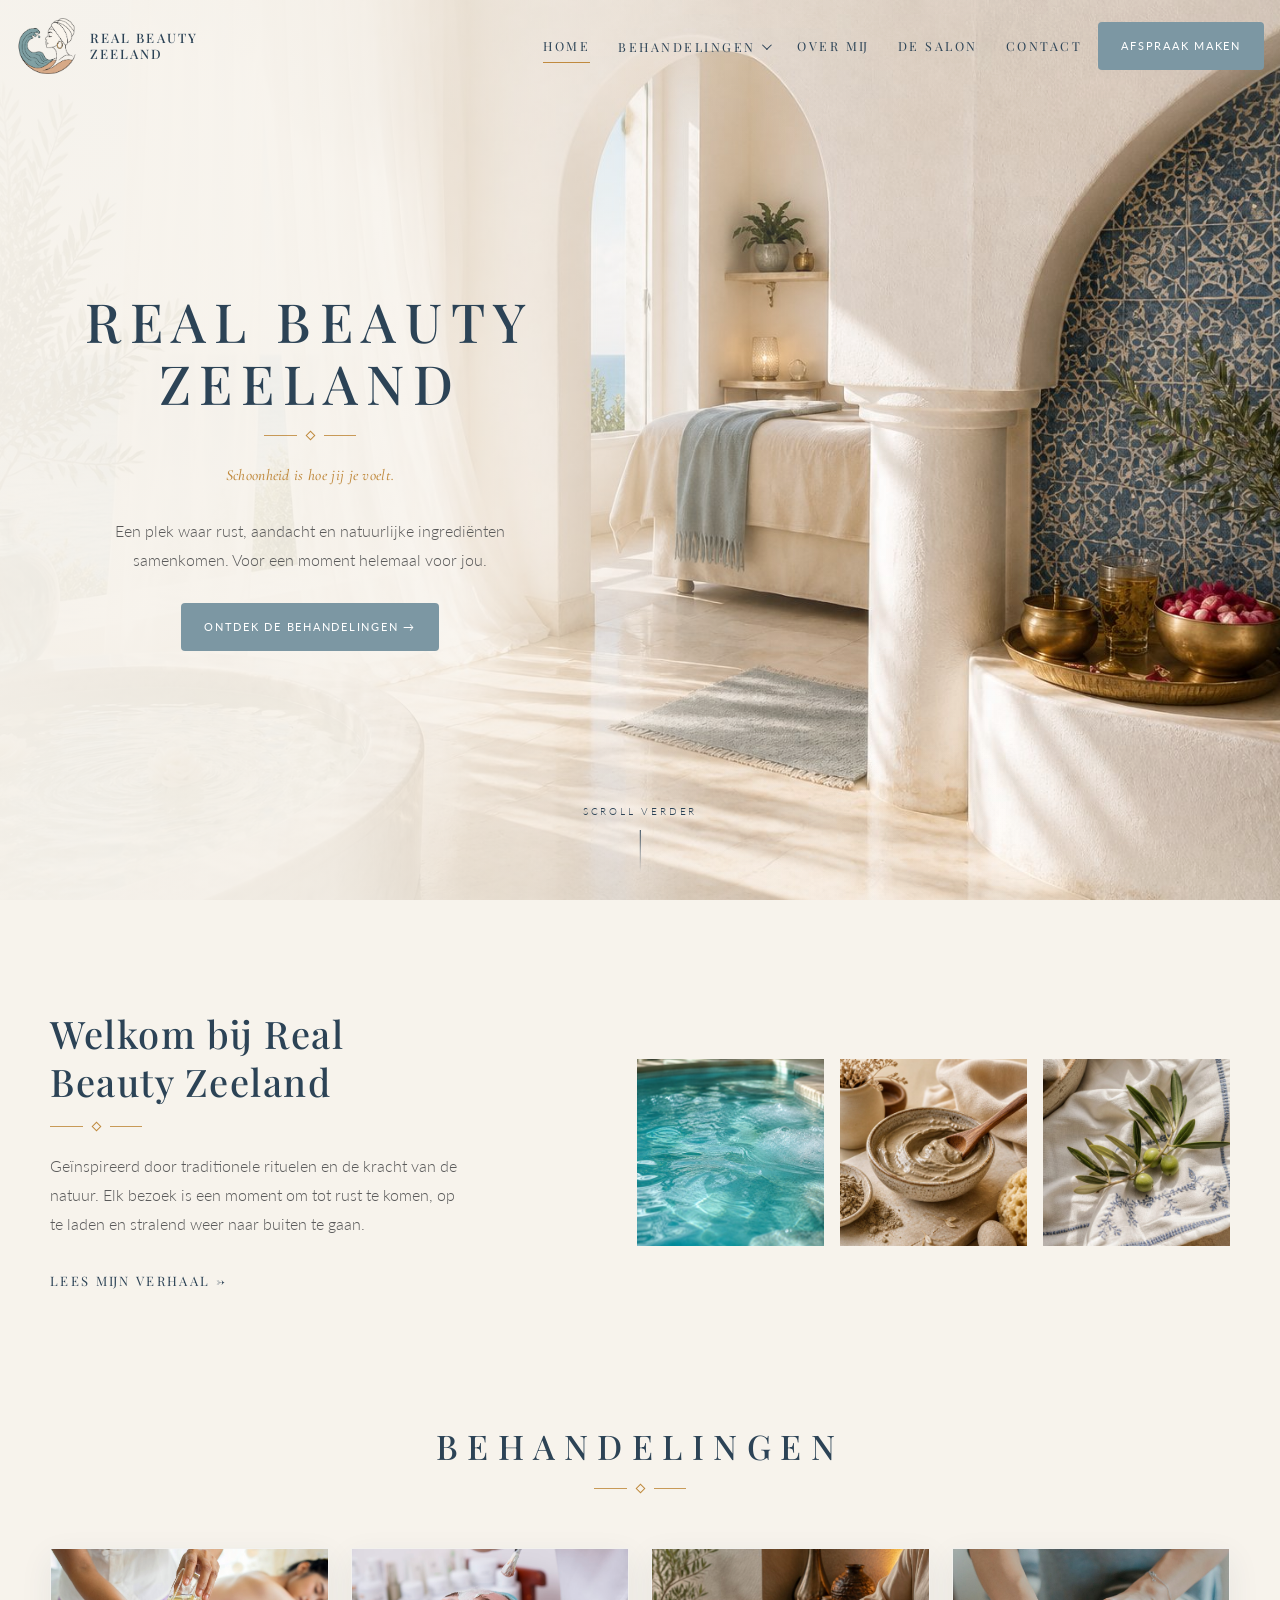
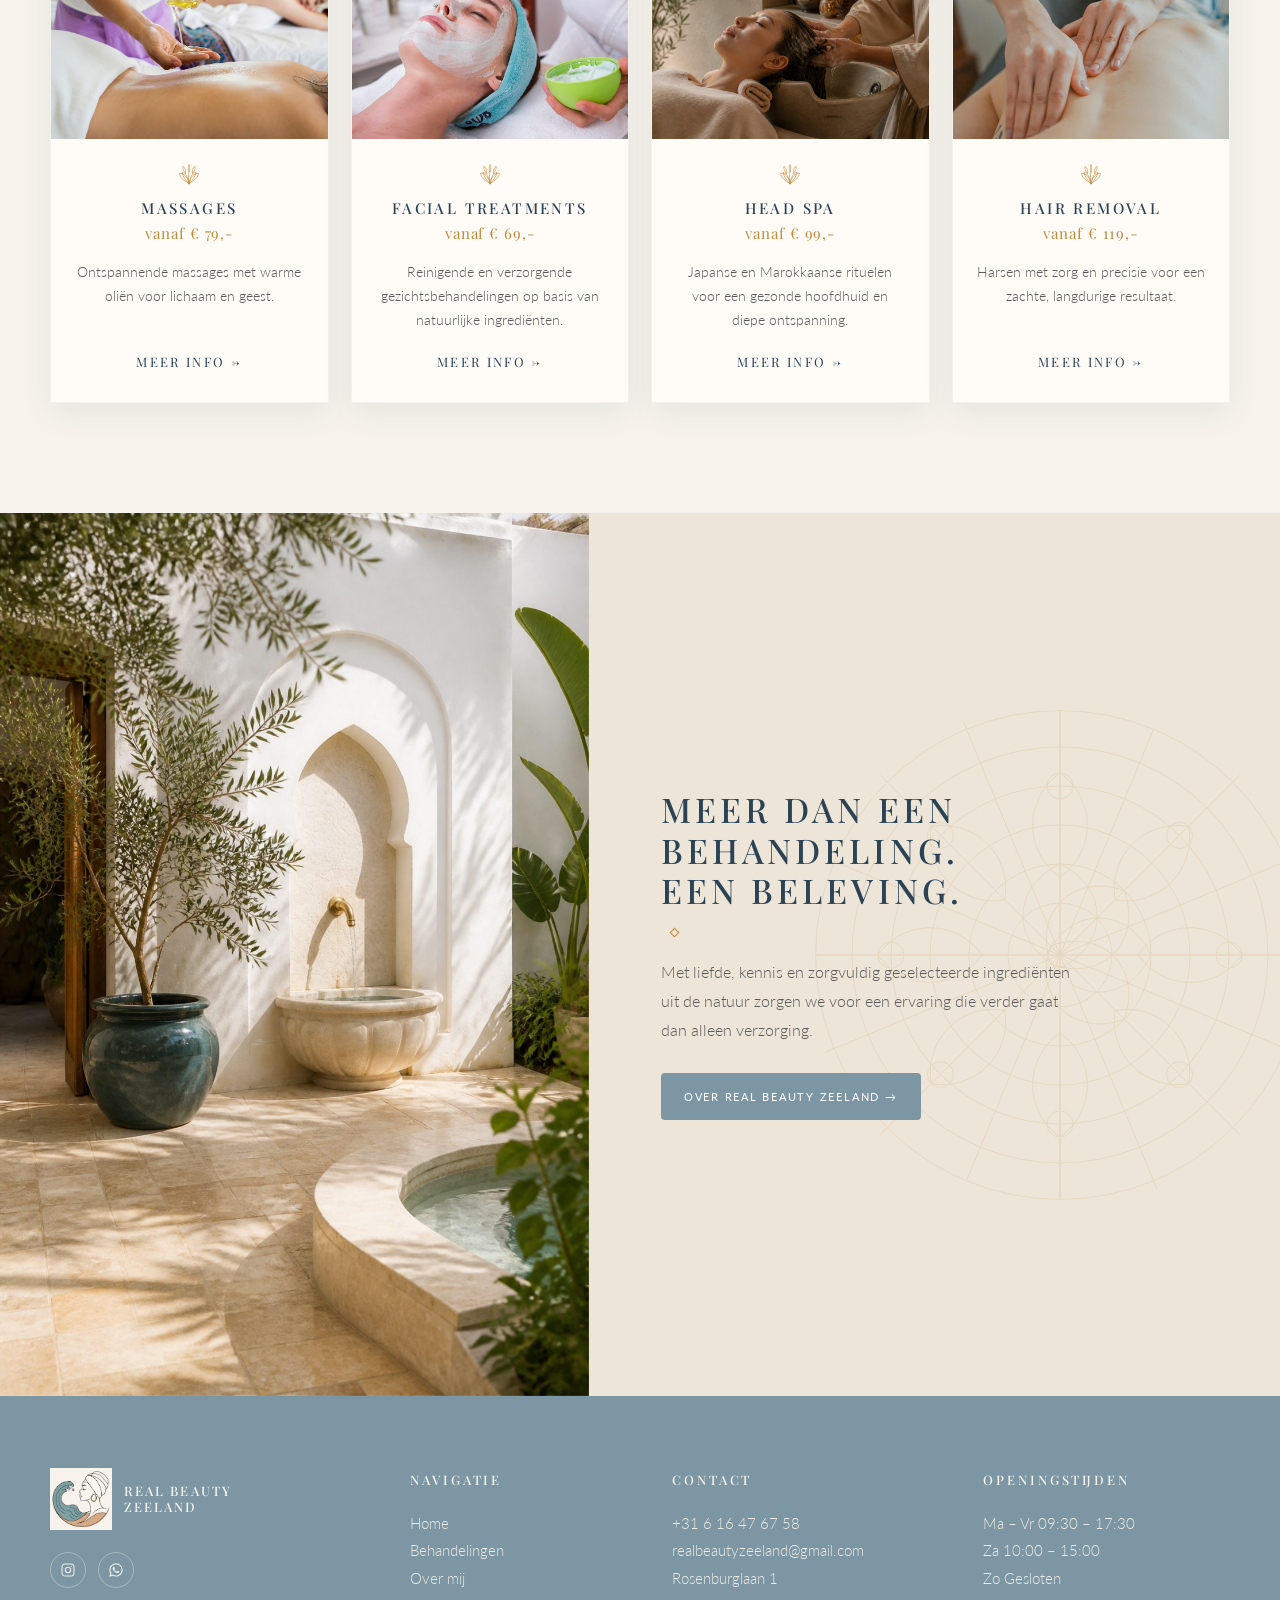
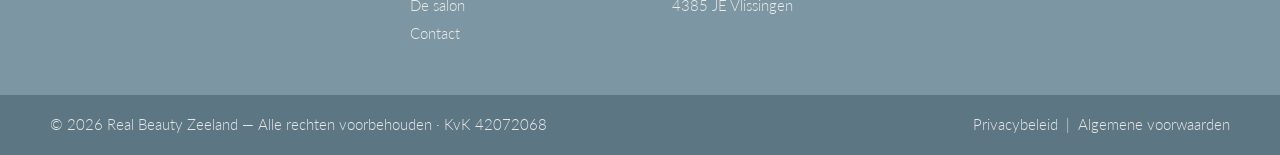
==== index.html @ 0b1ba938 "Initial commit: Real Beauty Zeeland website. Luxury salon site with treatments, prices, contact form" ====
<!DOCTYPE html>
<html lang="nl">
<head>
  <meta charset="UTF-8">
    <meta name="theme-color" content="#F7F3EC">
  <meta name="robots" content="index, follow">
  <meta name="viewport" content="width=device-width, initial-scale=1, viewport-fit=cover">
  <title>Real Beauty Zeeland | Schoonheidssalon Vlissingen</title>
  <meta name="description" content="Schoonheidssalon in Vlissingen, Zeeland. Massages, gezichtsbehandelingen, head spa en harsen in een luxe, rustgevende sfeer. Schoonheid is hoe jij je voelt.">
  <meta name="keywords" content="schoonheidssalon Vlissingen, beautysalon Zeeland, massage Vlissingen, gezichtsbehandeling Zeeland, head spa, harsen Vlissingen">
  <link rel="canonical" href="https://realbeautyzeeland.nl/">
  <meta property="og:title" content="Real Beauty Zeeland | Schoonheidssalon Vlissingen">
  <meta property="og:description" content="Een plek waar rust, aandacht en natuurlijke ingrediënten samenkomen. Beautysalon in Vlissingen, Zeeland.">
  <meta property="og:type" content="website">
  <meta property="og:site_name" content="Real Beauty Zeeland">
  <meta name="twitter:card" content="summary_large_image">
  <meta property="og:locale" content="nl_NL">
  <meta property="og:image" content="https://realbeautyzeeland.nl/images/hero.jpg">
  <link rel="icon" href="images/logo.png" type="image/png">
  <link rel="apple-touch-icon" href="images/logo.png">
  <link rel="preconnect" href="https://fonts.googleapis.com">
  <link rel="preconnect" href="https://fonts.gstatic.com" crossorigin>
  <link href="https://fonts.googleapis.com/css2?family=Cormorant+Garamond:ital,wght@0,500;0,600;1,500;1,600&family=Lato:wght@300;400&family=Playfair+Display:ital,wght@0,400;0,500;0,600;1,400&display=swap" rel="stylesheet">
  <link rel="stylesheet" href="css/style.css">
  <link rel="preload" as="image" href="images/hero.jpg">
  <script type="application/ld+json">
  {
    "@context": "https://schema.org",
    "@type": "BeautySalon",
    "name": "Real Beauty Zeeland",
    "description": "Luxe schoonheidssalon in Vlissingen, Zeeland. Massages, gezichtsbehandelingen, head spa en harsen.",
    "url": "https://realbeautyzeeland.nl/",
    "telephone": "+31616476758",
    "email": "realbeautyzeeland@gmail.com",
    "image": "https://realbeautyzeeland.nl/images/hero.jpg",
    "priceRange": "€€",
    "founder": {
      "@type": "Person",
      "name": "Yamina"
    },
    "sameAs": [
      "https://wa.me/31616476758"
    ],
    "address": {
      "@type": "PostalAddress",
      "streetAddress": "Rosenburglaan 1",
      "postalCode": "4385 JE",
      "addressLocality": "Vlissingen",
      "addressRegion": "Zeeland",
      "addressCountry": "NL"
    },
    "geo": { "@type": "GeoCoordinates", "latitude": 51.4558, "longitude": 3.585 },
    "openingHoursSpecification": [
      { "@type": "OpeningHoursSpecification", "dayOfWeek": ["Monday","Tuesday","Wednesday","Thursday","Friday"], "opens": "09:30", "closes": "17:30" },
      { "@type": "OpeningHoursSpecification", "dayOfWeek": "Saturday", "opens": "10:00", "closes": "15:00" }
    ]
  }
  </script>
</head>
<body>
  <a class="skip-link" href="#main">Ga naar inhoud</a>

  <header class="site-header">
    <div class="header-inner">
      <a class="logo" href="index.html" aria-label="Real Beauty Zeeland home">
        <img src="images/logo.png" alt="Logo Real Beauty Zeeland" width="58" height="58">
        <span class="logo-text">REAL BEAUTY<br>ZEELAND</span>
      </a>
      <nav class="nav" aria-label="Hoofdnavigatie">
        <a class="active" href="index.html">Home</a>
        <div class="nav-drop">
          <button type="button" aria-expanded="false" aria-haspopup="true">Behandelingen <i class="chevron" aria-hidden="true"></i></button>
          <div class="dropdown">
            <a href="behandelingen.html">Overzicht</a>
            <a href="behandelingen/massages.html">Massages</a>
            <a href="behandelingen/facial-treatments.html">Facial Treatments</a>
            <a href="behandelingen/head-spa.html">Head Spa</a>
            <a href="behandelingen/hair-removal.html">Hair Removal</a>
          </div>
        </div>
        <a href="over-mij.html">Over mij</a>
        <a href="de-salon.html">De salon</a>
        <a href="contact.html">Contact</a>
              <a class="btn nav-cta" href="contact.html">Afspraak maken</a>
      </nav>
      <a class="btn header-cta" href="contact.html">Afspraak maken</a>
      <button class="menu-toggle" type="button" aria-label="Menu openen" aria-expanded="false">
        <span></span><span></span><span></span>
      </button>
    </div>
  </header>

  <main id="main">
    <section class="hero">
      <div class="hero-media">
        <img src="images/hero.jpg" alt="Luxe spa-suite met witte bogen, blauw Marokkaans tegelwerk, whirlpool met bloemblaadjes en zeezicht" width="1536" height="1024" fetchpriority="high">
      </div>
      <div class="hero-content reveal">
        <h1>REAL BEAUTY<br>ZEELAND</h1>
        <div class="ornament" aria-hidden="true"><span></span><i></i><span></span></div>
        <p class="hero-tagline">Schoonheid is hoe jij je voelt.</p>
        <p>Een plek waar rust, aandacht en natuurlijke ingrediënten samenkomen. Voor een moment helemaal voor jou.</p>
        <a class="btn" href="behandelingen.html">Ontdek de behandelingen →</a>
      </div>
      <div class="scroll-hint" aria-hidden="true">Scroll verder<span class="line"></span></div>
    </section>

    <section class="welcome">
      <div class="container welcome-grid">
        <div class="reveal">
          <h2>Welkom bij Real Beauty Zeeland</h2>
          <div class="ornament left" aria-hidden="true"><span></span><i></i><span></span></div>
          <p>Geïnspireerd door traditionele rituelen en de kracht van de natuur. Elk bezoek is een moment om tot rust te komen, op te laden en stralend weer naar buiten te gaan.</p>
          <a class="text-link" href="over-mij.html">Lees mijn verhaal →</a>
        </div>
        <div class="welcome-photos">
          <figure class="reveal d1"><img src="images/welcome-water.jpg" alt="Rimpelend water in een rustgevend spa-bad" width="900" height="900"></figure>
          <figure class="reveal d2"><img src="images/welcome-mask.jpg" alt="Natuurlijke kleimasker in een kommetje met houten lepel" width="900" height="900"></figure>
          <figure class="reveal d3"><img src="images/welcome-olive.jpg" alt="Olijftakje op geborduurd linnen" width="900" height="900"></figure>
        </div>
      </div>
    </section>

    <section class="treatments" id="behandelingen">
      <div class="container">
        <div class="section-head reveal">
          <h2>BEHANDELINGEN</h2>
          <div class="ornament" aria-hidden="true"><span></span><i></i><span></span></div>
        </div>
        <div class="cards">
          <article class="card reveal">
            <div class="card-media"><img src="images/massage.jpg" alt="Ontspannende rugmassage met warme oliën" width="1000" height="688"></div>
            <div class="card-body">
              <img class="card-icon" src="images/lotus.svg" alt="" width="28" height="28">
              <h3>MASSAGES</h3>
              <p class="card-price">vanaf € 79,-</p>
              <p>Ontspannende massages met warme oliën voor lichaam en geest.</p>
              <a class="text-link" href="behandelingen/massages.html">Meer info →</a>
            </div>
          </article>
          <article class="card reveal d1">
            <div class="card-media"><img src="images/facial.jpg" alt="Vrouw tijdens een ontspannen gezichtsbehandeling" width="1000" height="688"></div>
            <div class="card-body">
              <img class="card-icon" src="images/lotus.svg" alt="" width="28" height="28">
              <h3>FACIAL TREATMENTS</h3>
              <p class="card-price">vanaf € 69,-</p>
              <p>Reinigende en verzorgende gezichtsbehandelingen op basis van natuurlijke ingrediënten.</p>
              <a class="text-link" href="behandelingen/facial-treatments.html">Meer info →</a>
            </div>
          </article>
          <article class="card reveal d2">
            <div class="card-media"><img src="images/headspa.jpg" alt="Hoofdhuid- en haarwasbehandeling in de salon" width="1000" height="688"></div>
            <div class="card-body">
              <img class="card-icon" src="images/lotus.svg" alt="" width="28" height="28">
              <h3>HEAD SPA</h3>
              <p class="card-price">vanaf € 99,-</p>
              <p>Japanse en Marokkaanse rituelen voor een gezonde hoofdhuid en diepe ontspanning.</p>
              <a class="text-link" href="behandelingen/head-spa.html">Meer info →</a>
            </div>
          </article>
          <article class="card reveal d3">
            <div class="card-media"><img src="images/hairremoval.jpg" alt="Verzorgde, gladde huid na een harsbehandeling" width="1000" height="688"></div>
            <div class="card-body">
              <img class="card-icon" src="images/lotus.svg" alt="" width="28" height="28">
              <h3>HAIR REMOVAL</h3>
              <p class="card-price">vanaf € 119,-</p>
              <p>Harsen met zorg en precisie voor een zachte, langdurige resultaat.</p>
              <a class="text-link" href="behandelingen/hair-removal.html">Meer info →</a>
            </div>
          </article>
        </div>
      </div>
    </section>

    <section class="experience">
      <div class="experience-grid">
        <div class="experience-photo reveal">
          <img src="images/experience.jpg" alt="Zonovergoten patio met witte bogen, fontein en olijfbomen" width="1200" height="1500">
        </div>
        <div class="experience-copy reveal d2">
          <h2>MEER DAN EEN BEHANDELING. EEN BELEVING.</h2>
          <div class="ornament left" aria-hidden="true"><span></span><i></i><span></span></div>
          <p>Met liefde, kennis en zorgvuldig geselecteerde ingrediënten uit de natuur zorgen we voor een ervaring die verder gaat dan alleen verzorging.</p>
          <a class="btn" href="over-mij.html">Over Real Beauty Zeeland →</a>
        </div>
      </div>
    </section>
  </main>

  <footer class="site-footer">
    <div class="container footer-grid">
      <div class="footer-brand">
        <a class="logo" href="index.html">
          <img src="images/logo.png" alt="Logo Real Beauty Zeeland" width="58" height="58">
          <span class="logo-text">REAL BEAUTY<br>ZEELAND</span>
        </a>
        <div class="socials">
          <a href="https://www.instagram.com/" target="_blank" rel="noopener noreferrer" aria-label="Instagram">
            <svg viewBox="0 0 24 24" fill="none" stroke="currentColor" stroke-width="1.6"><rect x="3" y="3" width="18" height="18" rx="5"/><circle cx="12" cy="12" r="4"/><circle cx="17.5" cy="6.5" r="0.8" fill="currentColor" stroke="none"/></svg>
          </a>
          <a href="https://wa.me/31616476758" target="_blank" rel="noopener noreferrer" aria-label="WhatsApp">
            <svg viewBox="0 0 24 24" fill="currentColor"><path d="M19.05 4.91A9.82 9.82 0 0 0 12.04 2C6.55 2 2.08 6.46 2.08 11.96c0 1.76.46 3.48 1.34 5L2 22l5.17-1.36a9.9 9.9 0 0 0 4.87 1.24h.01c5.49 0 9.96-4.46 9.96-9.96a9.84 9.84 0 0 0-2.96-7.01zm-7.01 15.27h-.01a8.23 8.23 0 0 1-4.19-1.15l-.3-.18-3.07.8.82-2.99-.2-.31a8.2 8.2 0 0 1-1.26-4.38c0-4.54 3.7-8.24 8.25-8.24 2.2 0 4.27.86 5.82 2.42a8.18 8.18 0 0 1 2.41 5.83c0 4.55-3.7 8.24-8.24 8.24zm4.52-6.16c-.25-.12-1.47-.72-1.7-.81-.23-.08-.39-.12-.56.12-.17.25-.64.8-.79.97-.14.17-.29.19-.54.06-.25-.12-1.05-.39-2-1.23-.74-.66-1.23-1.47-1.38-1.72-.14-.25-.02-.38.11-.51.11-.11.25-.29.37-.43.12-.14.17-.25.25-.41.08-.17.04-.31-.02-.43-.06-.12-.56-1.34-.76-1.84-.2-.48-.4-.42-.56-.42h-.48c-.17 0-.43.06-.66.31-.22.25-.87.85-.87 2.07 0 1.22.89 2.4 1.01 2.56.12.17 1.75 2.67 4.23 3.74.59.26 1.05.41 1.41.52.59.19 1.13.16 1.56.1.48-.07 1.47-.6 1.67-1.18.21-.58.21-1.07.14-1.18-.06-.1-.22-.16-.47-.28z"/></svg>
          </a>
        </div>
      </div>
      <div>
        <h4>Navigatie</h4>
        <ul>
          <li><a href="index.html">Home</a></li>
          <li><a href="behandelingen.html">Behandelingen</a></li>
          <li><a href="over-mij.html">Over mij</a></li>
          <li><a href="de-salon.html">De salon</a></li>
          <li><a href="contact.html">Contact</a></li>
        </ul>
      </div>
      <div class="footer-contact">
        <h4>Contact</h4>
        <p><a href="tel:+31616476758">+31 6 16 47 67 58</a></p>
        <p><a href="mailto:realbeautyzeeland@gmail.com">realbeautyzeeland@gmail.com</a></p>
        <p>Rosenburglaan 1<br>4385 JE Vlissingen</p>
      </div>
      <div>
        <h4>Openingstijden</h4>
        <p>Ma – Vr 09:30 – 17:30</p>
        <p>Za 10:00 – 15:00</p>
        <p>Zo Gesloten</p>
      </div>
    </div>
    <div class="footer-bottom">
      <div class="container">
        <p>© 2026 Real Beauty Zeeland — Alle rechten voorbehouden · KvK 42072068</p>
        <p><a href="privacybeleid.html">Privacybeleid</a> &nbsp;|&nbsp; <a href="algemene-voorwaarden.html">Algemene voorwaarden</a></p>
      </div>
    </div>
  </footer>
    <a class="wa-float" href="https://wa.me/31616476758" target="_blank" rel="noopener noreferrer" aria-label="WhatsApp">
    <svg viewBox="0 0 24 24" fill="currentColor" aria-hidden="true"><path d="M19.05 4.91A9.82 9.82 0 0 0 12.04 2C6.55 2 2.08 6.46 2.08 11.96c0 1.76.46 3.48 1.34 5L2 22l5.17-1.36a9.9 9.9 0 0 0 4.87 1.24h.01c5.49 0 9.96-4.46 9.96-9.96a9.84 9.84 0 0 0-2.96-7.01zm-7.01 15.27h-.01a8.23 8.23 0 0 1-4.19-1.15l-.3-.18-3.07.8.82-2.99-.2-.31a8.2 8.2 0 0 1-1.26-4.38c0-4.54 3.7-8.24 8.25-8.24 2.2 0 4.27.86 5.82 2.42a8.18 8.18 0 0 1 2.41 5.83c0 4.55-3.7 8.24-8.24 8.24zm4.52-6.16c-.25-.12-1.47-.72-1.7-.81-.23-.08-.39-.12-.56.12-.17.25-.64.8-.79.97-.14.17-.29.19-.54.06-.25-.12-1.05-.39-2-1.23-.74-.66-1.23-1.47-1.38-1.72-.14-.25-.02-.38.11-.51.11-.11.25-.29.37-.43.12-.14.17-.25.25-.41.08-.17.04-.31-.02-.43-.06-.12-.56-1.34-.76-1.84-.2-.48-.4-.42-.56-.42h-.48c-.17 0-.43.06-.66.31-.22.25-.87.85-.87 2.07 0 1.22.89 2.4 1.01 2.56.12.17 1.75 2.67 4.23 3.74.59.26 1.05.41 1.41.52.59.19 1.13.16 1.56.1.48-.07 1.47-.6 1.67-1.18.21-.58.21-1.07.14-1.18-.06-.1-.22-.16-.47-.28z"/></svg>
  </a>
  <a class="mobile-book" href="contact.html">Afspraak maken</a>
  <script src="js/main.js"></script>
</body>
</html>
---- css/style.css ----
/* ============================================
   Real Beauty Zeeland — Design system
   ============================================ */

:root {
  --cream: #F7F3EC;
  --cream-deep: #EFE8DC;
  --navy: #2C4356;
  --gold: #C08A3E;
  --gold-soft: #D4A45A;
  --dust: #7C97A3;
  --dust-deep: #5C7684;
  --dust-dark: #4A6270;
  --text: #5A5A5A;
  --white: #FFFcf7;
  --card: #FFFcf8;
  --line: rgba(44, 67, 86, 0.12);
  --shadow: 0 10px 30px rgba(44, 67, 86, 0.08);
  --shadow-hover: 0 18px 40px rgba(44, 67, 86, 0.14);
  --serif: "Playfair Display", "Cormorant Garamond", Georgia, serif;
  --serif-soft: "Cormorant Garamond", "Playfair Display", Georgia, serif;
  --sans: "Lato", "Montserrat", "Helvetica Neue", Arial, sans-serif;
  --max: 1180px;
  --header-h: 92px;
  --ease: cubic-bezier(0.22, 1, 0.36, 1);
}

*,
*::before,
*::after {
  box-sizing: border-box;
  margin: 0;
  padding: 0;
}

html {
  scroll-behavior: smooth;
  -webkit-text-size-adjust: 100%;
}

body {
  font-family: var(--sans);
  font-weight: 300;
  font-size: 16px;
  line-height: 1.8;
  color: var(--text);
  background: var(--cream);
  -webkit-font-smoothing: antialiased;
  text-rendering: optimizeLegibility;
  overflow-x: hidden;
}

img {
  max-width: 100%;
  height: auto;
  display: block;
}

a {
  color: inherit;
  text-decoration: none;
}

button,
input,
select,
textarea {
  font-family: inherit;
}

ul {
  list-style: none;
}

.skip-link {
  position: absolute;
  left: -999px;
  top: 0;
  background: var(--navy);
  color: var(--cream);
  padding: 0.6rem 1rem;
  z-index: 2000;
}

.skip-link:focus {
  left: 1rem;
  top: 1rem;
}

.container {
  width: min(var(--max), calc(100% - 48px));
  margin-inline: auto;
}

/* Typography */
.serif {
  font-family: var(--serif);
}

h1, h2, h3, .heading {
  font-family: var(--serif);
  color: var(--navy);
  font-weight: 500;
  letter-spacing: 0.14em;
  line-height: 1.2;
}

.ornament {
  display: flex;
  align-items: center;
  justify-content: center;
  gap: 10px;
  width: 92px;
  margin: 18px 0 22px;
  color: var(--gold);
}

.ornament.left {
  justify-content: flex-start;
  margin-left: 0;
}

.ornament span {
  display: block;
  height: 1px;
  flex: 1;
  background: var(--gold);
  opacity: 0.85;
}

.ornament i {
  width: 7px;
  height: 7px;
  transform: rotate(45deg);
  border: 1px solid var(--gold);
  flex-shrink: 0;
}

/* Buttons */
.btn {
  display: inline-flex;
  align-items: center;
  justify-content: center;
  gap: 10px;
  background: var(--dust);
  color: #fff;
  font-family: var(--sans);
  font-weight: 400;
  font-size: 11px;
  letter-spacing: 0.16em;
  text-transform: uppercase;
  padding: 13px 22px;
  border: 1px solid transparent;
  border-radius: 4px;
  cursor: pointer;
  transition: background 0.35s var(--ease), transform 0.35s var(--ease), box-shadow 0.35s var(--ease);
  white-space: nowrap;
}

.btn:hover {
  background: var(--dust-deep);
  transform: translateY(-1px);
  box-shadow: 0 8px 18px rgba(92, 118, 132, 0.28);
}

.btn-gold {
  background: var(--gold);
  color: var(--navy);
}

.btn-gold:hover {
  background: var(--gold-soft);
  box-shadow: 0 8px 18px rgba(192, 138, 62, 0.28);
}

.text-link {
  display: inline-flex;
  align-items: center;
  gap: 8px;
  font-family: var(--serif);
  font-size: 13px;
  letter-spacing: 0.18em;
  text-transform: uppercase;
  color: var(--navy);
  border-bottom: 1px solid transparent;
  padding-bottom: 2px;
  transition: color 0.3s, border-color 0.3s, gap 0.3s;
}

.text-link:hover {
  color: var(--gold);
  border-color: var(--gold);
  gap: 12px;
}

/* ========== Header ========== */
.site-header {
  position: fixed;
  inset: 0 0 auto 0;
  z-index: 100;
  height: var(--header-h);
  display: flex;
  align-items: center;
  transition: background 0.4s var(--ease), box-shadow 0.4s var(--ease), backdrop-filter 0.4s;
}

.site-header.scrolled,
.site-header.solid {
  background: rgba(247, 243, 236, 0.94);
  backdrop-filter: blur(12px);
  box-shadow: 0 1px 0 var(--line);
}

.header-inner {
  width: min(1280px, calc(100% - 32px));
  margin-inline: auto;
  display: grid;
  grid-template-columns: auto 1fr auto;
  align-items: center;
  gap: 16px;
}

.logo {
  display: flex;
  align-items: center;
  gap: 12px;
  color: var(--navy);
}

.logo img,
.logo svg {
  width: 62px;
  height: 62px;
  object-fit: contain;
  background: transparent;
  image-rendering: auto;
}

.logo-text {
  display: flex;
  flex-direction: column;
  font-family: var(--serif);
  font-size: 13px;
  letter-spacing: 0.16em;
  line-height: 1.25;
  color: var(--navy);
  font-weight: 500;
}

.nav {
  display: flex;
  justify-content: flex-end;
  align-items: center;
  gap: clamp(16px, 2.2vw, 32px);
}

.nav a,
.nav-drop > button {
  font-family: var(--serif);
  font-size: 12.5px;
  letter-spacing: 0.2em;
  text-transform: uppercase;
  color: var(--navy);
  background: none;
  border: none;
  cursor: pointer;
  padding: 6px 0;
  position: relative;
}

.nav a::after,
.nav-drop > button::after {
  content: "";
  position: absolute;
  left: 0;
  right: 0;
  bottom: 0;
  height: 1px;
  background: var(--gold);
  transform: scaleX(0);
  transform-origin: left;
  transition: transform 0.3s var(--ease);
}

.nav a:hover::after,
.nav a.active::after,
.nav-drop:hover > button::after,
.nav-drop.open > button::after,
.nav-drop > button.active::after {
  transform: scaleX(1);
}

.nav-drop {
  position: relative;
}

.nav-drop > button {
  display: inline-flex;
  align-items: center;
  gap: 6px;
}

.chevron {
  width: 7px;
  height: 7px;
  border-right: 1.2px solid currentColor;
  border-bottom: 1.2px solid currentColor;
  transform: rotate(45deg) translateY(-2px);
  transition: transform 0.25s;
}

.nav-drop.open .chevron {
  transform: rotate(225deg) translateY(-2px);
}

.dropdown {
  position: absolute;
  top: calc(100% + 14px);
  left: 50%;
  transform: translateX(-50%) translateY(8px);
  min-width: 230px;
  background: var(--cream);
  padding: 14px 0;
  box-shadow: var(--shadow-hover);
  border: 1px solid var(--line);
  opacity: 0;
  visibility: hidden;
  transition: opacity 0.25s, transform 0.25s, visibility 0.25s;
  z-index: 20;
}

.nav-drop:hover .dropdown,
.nav-drop.open .dropdown {
  opacity: 1;
  visibility: visible;
  transform: translateX(-50%) translateY(0);
}

.dropdown a {
  display: block;
  padding: 10px 22px;
  letter-spacing: 0.14em;
  font-size: 12px;
}

.dropdown a::after {
  display: none;
}

.dropdown a:hover {
  color: var(--gold);
}

.header-cta {
  justify-self: end;
}

.nav-cta,
.mobile-book,
.wa-float {
  display: none;
}

.menu-toggle {
  display: none;
  width: 42px;
  height: 42px;
  border: none;
  background: transparent;
  cursor: pointer;
  position: relative;
  z-index: 120;
}

.menu-toggle span {
  display: block;
  width: 22px;
  height: 1.4px;
  background: var(--navy);
  margin: 6px auto;
  transition: 0.3s;
}

.menu-toggle.open span:nth-child(1) {
  transform: translateY(7.4px) rotate(45deg);
}

.menu-toggle.open span:nth-child(2) {
  opacity: 0;
}

.menu-toggle.open span:nth-child(3) {
  transform: translateY(-7.4px) rotate(-45deg);
}

/* ========== Hero ========== */
.hero {
  position: relative;
  min-height: 100vh;
  display: flex;
  align-items: center;
  overflow: hidden;
  background: var(--cream);
}

.hero-media {
  position: absolute;
  inset: 0;
}

.hero-media img {
  width: 100%;
  height: 100%;
  object-fit: cover;
  object-position: center 40%;
  filter: saturate(0.92) contrast(1.02);
}

.hero-media::after {
  content: "";
  position: absolute;
  inset: 0;
  background:
    linear-gradient(90deg,
      rgba(247, 243, 236, 0.96) 0%,
      rgba(247, 243, 236, 0.90) 26%,
      rgba(247, 243, 236, 0.62) 42%,
      rgba(247, 243, 236, 0.18) 58%,
      rgba(247, 243, 236, 0.04) 72%,
      transparent 86%),
    linear-gradient(180deg, rgba(247, 243, 236, 0.22) 0%, transparent 16%, transparent 82%, rgba(247, 243, 236, 0.28) 100%);
}

.hero-content {
  position: relative;
  z-index: 2;
  width: min(var(--max), calc(100% - 48px));
  margin-inline: auto;
  padding: 140px 0 100px;
  max-width: 520px;
  margin-left: max(24px, calc((100% - var(--max)) / 2));
  text-align: center;
}

.hero-content h1 {
  font-size: clamp(34px, 4.6vw, 54px);
  letter-spacing: 0.16em;
  font-weight: 500;
  line-height: 1.15;
  color: var(--navy);
}

.hero-content .ornament {
  margin-inline: auto;
}

.hero-tagline {
  font-family: var(--serif-soft);
  font-style: italic;
  font-size: clamp(20px, 2.2vw, 26px);
  color: var(--gold);
  letter-spacing: 0.02em;
  font-weight: 500;
  margin-bottom: 18px;
}

.hero-content p {
  font-size: 15.5px;
  line-height: 1.85;
  margin-bottom: 28px;
  max-width: 420px;
  margin-inline: auto;
}

.scroll-hint {
  position: absolute;
  left: 50%;
  bottom: 28px;
  transform: translateX(-50%);
  z-index: 3;
  display: flex;
  flex-direction: column;
  align-items: center;
  gap: 10px;
  color: var(--navy);
  font-size: 10px;
  letter-spacing: 0.28em;
  text-transform: uppercase;
}

.scroll-hint .line {
  width: 1px;
  height: 42px;
  background: linear-gradient(var(--navy), transparent);
  animation: pulse-line 2.2s ease-in-out infinite;
}

@keyframes pulse-line {
  0%, 100% { opacity: 0.35; transform: scaleY(0.85); }
  50% { opacity: 1; transform: scaleY(1); }
}

/* Page hero (inner pages) */
.page-hero {
  position: relative;
  min-height: 42vh;
  display: flex;
  align-items: flex-end;
  padding: 140px 0 64px;
  overflow: hidden;
  background: var(--navy);
}

.page-hero img {
  position: absolute;
  inset: 0;
  width: 100%;
  height: 100%;
  object-fit: cover;
  filter: saturate(0.85);
}

.page-hero::after {
  content: "";
  position: absolute;
  inset: 0;
  background: linear-gradient(180deg, rgba(44, 67, 86, 0.25) 0%, rgba(44, 67, 86, 0.55) 100%);
}

.page-hero .container {
  position: relative;
  z-index: 1;
  text-align: center;
}

.page-hero h1 {
  color: var(--cream);
  font-size: clamp(28px, 4vw, 44px);
  letter-spacing: 0.2em;
}

.page-hero .ornament {
  margin-inline: auto;
  color: var(--gold);
}

.page-hero .ornament span {
  background: var(--gold);
}

.page-hero p {
  color: rgba(247, 243, 236, 0.88);
  font-family: var(--serif-soft);
  font-style: italic;
  font-size: 20px;
}

/* ========== Welcome ========== */
.welcome {
  padding: 110px 0 90px;
  background: var(--cream);
}

.welcome-grid {
  display: grid;
  grid-template-columns: 1fr 1.15fr;
  gap: 72px;
  align-items: center;
}

.welcome h2 {
  font-size: clamp(28px, 3.2vw, 38px);
  letter-spacing: 0.04em;
  text-transform: none;
  line-height: 1.25;
  max-width: 14ch;
}

.welcome p {
  max-width: 46ch;
  margin-bottom: 28px;
}

.welcome-photos {
  display: grid;
  grid-template-columns: repeat(3, 1fr);
  gap: 16px;
}

.welcome-photos figure {
  overflow: hidden;
  aspect-ratio: 1;
  background: var(--cream-deep);
}

.welcome-photos img {
  width: 100%;
  height: 100%;
  object-fit: cover;
  transition: transform 1.2s var(--ease);
}

.welcome-photos figure:hover img {
  transform: scale(1.06);
}

/* ========== Treatments ========== */
.treatments {
  padding: 40px 0 110px;
  background: var(--cream);
}

.section-head {
  text-align: center;
  margin-bottom: 56px;
}

.section-head h2 {
  font-size: clamp(26px, 3vw, 34px);
  letter-spacing: 0.28em;
}

.section-head .ornament {
  margin-inline: auto;
}

.cards {
  display: grid;
  grid-template-columns: repeat(4, 1fr);
  gap: 22px;
}

.card {
  background: var(--card);
  border: 1px solid rgba(44, 67, 86, 0.06);
  box-shadow: var(--shadow);
  display: flex;
  flex-direction: column;
  transition: transform 0.45s var(--ease), box-shadow 0.45s var(--ease);
}

.card:hover {
  transform: translateY(-6px);
  box-shadow: var(--shadow-hover);
}

.card-media {
  overflow: hidden;
  aspect-ratio: 16 / 11;
}

.card-media img {
  width: 100%;
  height: 100%;
  object-fit: cover;
  transition: transform 1s var(--ease);
}

.card:hover .card-media img {
  transform: scale(1.06);
}

.card-body {
  padding: 22px 22px 26px;
  display: flex;
  flex-direction: column;
  flex: 1;
  text-align: center;
  align-items: center;
}

.card-icon {
  width: 28px;
  height: 28px;
  color: var(--gold);
  margin-bottom: 10px;
}

.card h3 {
  font-size: 15px;
  letter-spacing: 0.16em;
  margin-bottom: 10px;
}

.card p {
  font-size: 14px;
  line-height: 1.7;
  margin-bottom: 18px;
  flex: 1;
}

.card p.card-price {
  font-family: var(--serif);
  font-size: 15px;
  letter-spacing: 0.06em;
  color: var(--gold);
  margin: -6px 0 14px;
  flex: 0;
}

/* ========== Experience ========== */
.experience {
  position: relative;
  background: #EDE6D8;
  overflow: hidden;
}

.experience-grid {
  display: grid;
  grid-template-columns: 0.92fr 1.08fr;
  min-height: 560px;
}

.experience-photo {
  min-height: 480px;
}

.experience-photo img {
  width: 100%;
  height: 100%;
  object-fit: cover;
}

.experience-copy {
  position: relative;
  display: flex;
  flex-direction: column;
  justify-content: center;
  align-items: flex-start;
  padding: 80px 72px;
}

.experience-copy::before {
  content: "";
  position: absolute;
  right: -40px;
  top: 50%;
  width: 520px;
  height: 520px;
  transform: translateY(-50%);
  background: url("../images/mandala.svg") center / contain no-repeat;
  opacity: 0.45;
  pointer-events: none;
}

.experience-copy h2 {
  font-size: clamp(26px, 3vw, 34px);
  letter-spacing: 0.12em;
  max-width: 16ch;
  position: relative;
}

.experience-copy p {
  max-width: 46ch;
  margin-bottom: 28px;
  position: relative;
}

.experience-copy .ornament,
.experience-copy .btn {
  position: relative;
  align-self: flex-start;
  width: auto;
  max-width: 100%;
}

/* ========== Footer ========== */
.site-footer {
  background: var(--dust);
  color: var(--cream);
  position: relative;
}

.site-footer::before {
  content: "";
  position: absolute;
  left: 0;
  right: 0;
  top: -18px;
  height: 28px;
  background:
    radial-gradient(18px 18px at 10% 100%, var(--dust) 49%, transparent 50%),
    radial-gradient(18px 18px at 30% 100%, var(--dust) 49%, transparent 50%),
    radial-gradient(18px 18px at 50% 100%, var(--dust) 49%, transparent 50%),
    radial-gradient(18px 18px at 70% 100%, var(--dust) 49%, transparent 50%),
    radial-gradient(18px 18px at 90% 100%, var(--dust) 49%, transparent 50%);
  background-size: 20% 28px;
}

.footer-grid {
  display: grid;
  grid-template-columns: 1.3fr 0.9fr 1.1fr 1fr;
  gap: 40px;
  padding: 72px 0 48px;
}

.footer-brand .logo {
  color: var(--cream);
  margin-bottom: 22px;
}

.footer-brand .logo-text {
  color: var(--cream);
}

.footer-brand .logo img {
  background: var(--cream);
  filter: none;
  opacity: 1;
}

.socials {
  display: flex;
  gap: 12px;
}

.socials a {
  width: 36px;
  height: 36px;
  border: 1px solid rgba(247, 243, 236, 0.35);
  border-radius: 50%;
  display: grid;
  place-items: center;
  color: var(--cream);
  transition: background 0.3s, border-color 0.3s;
}

.socials a:hover {
  background: rgba(247, 243, 236, 0.12);
  border-color: var(--cream);
}

.socials svg {
  width: 16px;
  height: 16px;
}

.site-footer h4 {
  font-family: var(--serif);
  font-size: 13px;
  letter-spacing: 0.22em;
  text-transform: uppercase;
  color: var(--cream);
  font-weight: 500;
  margin-bottom: 18px;
}

.site-footer li,
.site-footer p,
.site-footer a {
  font-size: 14.5px;
  line-height: 1.9;
  color: rgba(247, 243, 236, 0.9);
}

.site-footer a:hover {
  color: #fff;
}

.footer-contact a {
  display: block;
}

.footer-bottom {
  background: var(--dust-deep);
  padding: 16px 0;
  font-size: 12.5px;
  color: rgba(247, 243, 236, 0.8);
}

.footer-bottom .container {
  display: flex;
  justify-content: space-between;
  gap: 16px;
  flex-wrap: wrap;
}

.footer-bottom a:hover {
  color: #fff;
}

/* ========== Inner pages ========== */
.prose {
  padding: 90px 0;
}

.prose-grid {
  display: grid;
  grid-template-columns: 1.05fr 0.95fr;
  gap: 72px;
  align-items: center;
}

.prose-grid.reverse {
  grid-template-columns: 0.95fr 1.05fr;
}

.prose-grid.reverse .prose-copy {
  order: 2;
}

.prose h2 {
  font-size: clamp(26px, 3vw, 36px);
  letter-spacing: 0.06em;
  max-width: 16ch;
}

.prose p + p {
  margin-top: 18px;
}

.story {
  max-width: 740px;
  margin-inline: auto;
}

.story h2 {
  max-width: none;
  margin: 42px 0 8px;
  letter-spacing: 0.06em;
}

.story .lede {
  font-family: var(--serif-soft);
  font-style: italic;
  font-size: 26px;
  color: var(--gold);
  line-height: 1.4;
}

.story .dedication {
  font-family: var(--serif-soft);
  font-style: italic;
  color: var(--navy);
  margin-top: 36px;
}

.prose-photo {
  overflow: hidden;
  min-height: 420px;
}

.prose-photo img {
  width: 100%;
  height: 100%;
  object-fit: cover;
  min-height: 420px;
}

.split-photos {
  display: grid;
  grid-template-columns: 1fr 1fr;
  gap: 16px;
}

.split-photos img {
  width: 100%;
  height: 280px;
  object-fit: cover;
}

.hours-table {
  width: 100%;
  max-width: 420px;
  border-collapse: collapse;
  margin-top: 12px;
}

.hours-table td {
  padding: 10px 0;
  border-bottom: 1px solid var(--line);
  font-size: 15px;
}

.hours-table td:last-child {
  text-align: right;
  color: var(--navy);
  font-weight: 400;
}

/* Contact */
.contact-wrap {
  display: grid;
  grid-template-columns: 0.9fr 1.1fr;
  gap: 64px;
  padding: 90px 0;
}

.contact-details h2 {
  font-size: 30px;
  letter-spacing: 0.08em;
}

.contact-list {
  margin: 28px 0 36px;
}

.contact-list li {
  display: grid;
  grid-template-columns: 22px 1fr;
  gap: 12px;
  margin-bottom: 16px;
  align-items: start;
}

.contact-list svg {
  width: 18px;
  height: 18px;
  color: var(--gold);
  margin-top: 4px;
}

.map-embed {
  margin-top: 28px;
  min-height: 240px;
  border: 0;
  width: 100%;
  filter: grayscale(0.25) contrast(0.95);
}

.form-card {
  background: var(--card);
  padding: 42px 40px;
  box-shadow: var(--shadow);
  border: 1px solid rgba(44, 67, 86, 0.06);
}

.form-card h2 {
  font-size: 24px;
  letter-spacing: 0.12em;
  margin-bottom: 8px;
}

.form-row {
  display: grid;
  grid-template-columns: 1fr 1fr;
  gap: 16px;
}

.field {
  margin-bottom: 16px;
}

.field label {
  display: block;
  font-size: 11px;
  letter-spacing: 0.16em;
  text-transform: uppercase;
  color: var(--navy);
  margin-bottom: 7px;
}

.field input,
.field select,
.field textarea {
  width: 100%;
  background: var(--cream);
  border: 1px solid rgba(44, 67, 86, 0.12);
  padding: 12px 14px;
  color: var(--navy);
  font-size: 16px;
  font-weight: 300;
  outline: none;
  transition: border-color 0.25s;
  border-radius: 0;
}

.field input:focus,
.field select:focus,
.field textarea:focus {
  border-color: var(--gold);
}

.field textarea {
  min-height: 130px;
  resize: vertical;
}

.form-note {
  font-size: 13px;
  margin-top: 12px;
  color: #7a7a7a;
}

.form-success {
  display: none;
  padding: 16px;
  background: rgba(124, 151, 163, 0.15);
  color: var(--navy);
  margin-bottom: 16px;
  font-size: 14.5px;
}

.form-success.show {
  display: block;
}

/* Treatment detail extras */
.treat-meta {
  display: flex;
  gap: 28px;
  flex-wrap: wrap;
  margin: 28px 0;
  padding: 18px 0;
  border-top: 1px solid var(--line);
  border-bottom: 1px solid var(--line);
}

.treat-meta div span {
  display: block;
  font-size: 11px;
  letter-spacing: 0.16em;
  text-transform: uppercase;
  color: var(--gold);
  margin-bottom: 4px;
}

.treat-meta div strong {
  font-family: var(--serif);
  font-weight: 500;
  color: var(--navy);
  font-size: 16px;
  letter-spacing: 0.04em;
}

.price-list {
  list-style: none;
  margin: 8px 0 4px;
}

.price-list li {
  display: flex;
  align-items: baseline;
  gap: 10px;
  margin-bottom: 12px;
}

.price-name {
  font-family: var(--serif-soft);
  color: var(--navy);
  font-size: 17px;
  line-height: 1.4;
}

.price-dots {
  flex: 1;
  min-width: 16px;
  border-bottom: 1px dotted rgba(44, 67, 86, 0.28);
  transform: translateY(-5px);
}

.price-amount {
  font-family: var(--serif);
  color: var(--gold);
  white-space: nowrap;
  letter-spacing: 0.04em;
  font-size: 16px;
}

.price-note {
  font-size: 13px;
  line-height: 1.6;
  margin: -2px 0 14px;
  font-style: italic;
}

.tariffs {
  padding: 72px 0 0;
}

.tariff-grid {
  display: grid;
  grid-template-columns: repeat(2, 1fr);
  gap: 48px 64px;
  max-width: 920px;
  margin: 48px auto 0;
}

.tariff-group h3 {
  font-size: 14px;
  letter-spacing: 0.18em;
  margin-bottom: 18px;
  color: var(--navy);
}

.related {
  padding: 0 0 100px;
}

.cards-3 {
  grid-template-columns: repeat(3, 1fr);
}

/* Legal */
.legal {
  padding: 90px 0 110px;
  max-width: 760px;
}

.legal h2 {
  font-size: 22px;
  letter-spacing: 0.08em;
  margin: 36px 0 12px;
}

.legal p,
.legal li {
  margin-bottom: 12px;
}

.legal ul {
  padding-left: 18px;
  list-style: disc;
}

/* Thank you */
.thanks {
  min-height: 70vh;
  display: grid;
  place-items: center;
  text-align: center;
  padding: 140px 24px 80px;
}

.thanks h1 {
  font-size: 36px;
  letter-spacing: 0.12em;
}

/* Reveal animations */
.reveal {
  opacity: 0;
  transform: translateY(22px);
  animation: none;
}

.reveal.in {
  animation: fadeUp 0.9s var(--ease) forwards;
}

.reveal.d1 { animation-delay: 0.1s; }
.reveal.d2 { animation-delay: 0.2s; }
.reveal.d3 { animation-delay: 0.3s; }
.reveal.d4 { animation-delay: 0.4s; }

@keyframes fadeUp {
  to {
    opacity: 1;
    transform: none;
  }
}

@media (prefers-reduced-motion: reduce) {
  .reveal,
  .reveal.in {
    opacity: 1;
    transform: none;
    animation: none;
  }
  html { scroll-behavior: auto; }
}

/* ========== Responsive ========== */
@media (max-width: 1100px) {
  .cards,
  .cards-3 {
    grid-template-columns: repeat(2, 1fr);
  }
  .welcome-grid,
  .experience-grid,
  .prose-grid,
  .prose-grid.reverse,
  .contact-wrap,
  .tariff-grid {
    grid-template-columns: 1fr;
    gap: 40px;
  }
  .prose-grid.reverse .prose-copy {
    order: 0;
  }
  .experience-copy {
    padding: 56px 32px 72px;
  }
  .footer-grid {
    grid-template-columns: 1fr 1fr;
  }
  .hero-content {
    margin-left: 24px;
    max-width: 460px;
  }
}

@media (max-width: 1080px) {
  :root { --header-h: 76px; }
  .header-cta {
    display: none;
  }
  .menu-toggle {
    display: block;
    justify-self: end;
    position: relative;
    z-index: 130;
    width: 48px;
    height: 48px;
  }
  .header-inner {
    grid-template-columns: 1fr auto;
  }
  .site-header .logo {
    position: relative;
    z-index: 120;
  }
  .nav {
    position: fixed;
    inset: 0;
    z-index: 110;
    background: var(--cream);
    flex-direction: column;
    justify-content: center;
    align-items: center;
    gap: 8px;
    opacity: 0;
    visibility: hidden;
    pointer-events: none;
    transition: opacity 0.35s var(--ease), visibility 0.35s;
    padding: 96px 24px calc(48px + env(safe-area-inset-bottom));
    overflow-y: auto;
    -webkit-overflow-scrolling: touch;
    text-align: center;
  }
  .nav.open {
    opacity: 1;
    visibility: visible;
    pointer-events: auto;
  }
  .nav a,
  .nav-drop > button {
    font-size: 18px;
    letter-spacing: 0.18em;
    padding: 14px 12px;
    width: auto;
    min-height: 48px;
  }
  .nav a::after,
  .nav-drop > button::after {
    left: 12px;
    right: 12px;
  }
  .nav-drop {
    display: flex;
    flex-direction: column;
    align-items: center;
    width: min(100%, 320px);
  }
  .nav a.nav-cta {
    display: inline-flex;
    margin-top: 20px;
    width: auto;
    min-width: 200px;
    justify-content: center;
    align-items: center;
    color: #fff;
    font-family: var(--sans);
    font-size: 11px;
    letter-spacing: 0.16em;
    background: var(--dust);
    padding: 14px 24px;
    min-height: 48px;
  }
  .nav a.nav-cta::after {
    display: none;
  }
  .dropdown {
    position: static;
    transform: none !important;
    box-shadow: none;
    background: transparent;
    border: none;
    min-width: 0;
    width: 100%;
    padding: 4px 0 10px;
    display: none;
    opacity: 1;
    visibility: visible;
    text-align: center;
  }
  .nav-drop.open .dropdown {
    display: flex;
    flex-direction: column;
    align-items: center;
    gap: 2px;
  }
  .nav-drop:hover .dropdown {
    transform: none;
  }
  .dropdown a {
    padding: 12px 16px;
    font-size: 14px;
    letter-spacing: 0.14em;
    color: var(--dust-deep);
    min-height: 44px;
    display: flex;
    align-items: center;
    justify-content: center;
  }
  .dropdown a:hover,
  .dropdown a:focus-visible {
    color: var(--gold);
  }
  body.menu-open .mobile-book,
  body.menu-open .wa-float {
    opacity: 0;
    visibility: hidden;
    pointer-events: none;
  }
  body.menu-open .site-header {
    backdrop-filter: none;
    -webkit-backdrop-filter: none;
    background: var(--cream);
  }
  body.menu-open .site-header.scrolled,
  body.menu-open .site-header.solid {
    background: var(--cream);
    box-shadow: none;
  }
  .hero {
    align-items: center;
    min-height: 100svh;
  }
  .hero-content {
    text-align: center;
    margin-inline: auto;
    max-width: 520px;
    width: calc(100% - 40px);
    padding: 88px 0 120px;
  }
  .scroll-hint {
    bottom: calc(86px + env(safe-area-inset-bottom));
  }
  .hero-content .ornament,
  .hero-content p {
    margin-inline: auto;
  }
  .hero-media::after {
    background:
      linear-gradient(180deg,
        rgba(247, 243, 236, 0.35) 0%,
        rgba(247, 243, 236, 0.72) 42%,
        rgba(247, 243, 236, 0.94) 100%);
  }
  .welcome-photos {
    grid-template-columns: repeat(3, 1fr);
    gap: 8px;
  }
  .form-row {
    grid-template-columns: 1fr;
  }
  .mobile-book {
    display: flex;
    position: fixed;
    left: 0;
    right: 0;
    bottom: 0;
    z-index: 90;
    align-items: center;
    justify-content: center;
    background: var(--dust);
    color: #fff;
    font-family: var(--sans);
    font-size: 12px;
    letter-spacing: 0.2em;
    text-transform: uppercase;
    padding: 16px 20px calc(16px + env(safe-area-inset-bottom));
  }
  .wa-float {
    display: grid;
    place-items: center;
    position: fixed;
    right: 16px;
    bottom: calc(72px + env(safe-area-inset-bottom));
    z-index: 91;
    width: 52px;
    height: 52px;
    border-radius: 50%;
    background: #5C7684;
    color: #fff;
    box-shadow: 0 8px 20px rgba(44, 67, 86, 0.22);
  }
  .wa-float svg {
    width: 24px;
    height: 24px;
  }
  body {
    padding-bottom: 72px;
  }
  .page-contact .mobile-book {
    display: none;
  }
  .page-contact .wa-float {
    bottom: calc(20px + env(safe-area-inset-bottom));
  }
  .page-hero {
    min-height: 40vh;
    padding: 120px 0 52px;
  }
}

@media (max-width: 640px) {
  .cards,
  .cards-3 {
    grid-template-columns: 1fr;
    max-width: 420px;
    margin-inline: auto;
  }
  .welcome-photos {
    grid-template-columns: repeat(3, 1fr);
    gap: 8px;
  }
  .welcome-photos figure {
    aspect-ratio: 1;
  }
  .footer-grid {
    grid-template-columns: 1fr;
    gap: 32px;
  }
  .footer-bottom .container {
    flex-direction: column;
    text-align: center;
  }
  .container {
    width: min(var(--max), calc(100% - 32px));
  }
  .form-card {
    padding: 28px 20px;
  }
  .split-photos {
    grid-template-columns: 1fr;
  }
  .hero-content h1 {
    font-size: 30px;
  }
  .experience-photo {
    min-height: 300px;
  }
  .experience-copy {
    padding: 48px 22px 64px;
  }
  .thanks h1 {
    font-size: 28px;
  }
  .logo img {
    width: 48px;
    height: 48px;
  }
  .logo-text {
    font-size: 11px;
  }
}
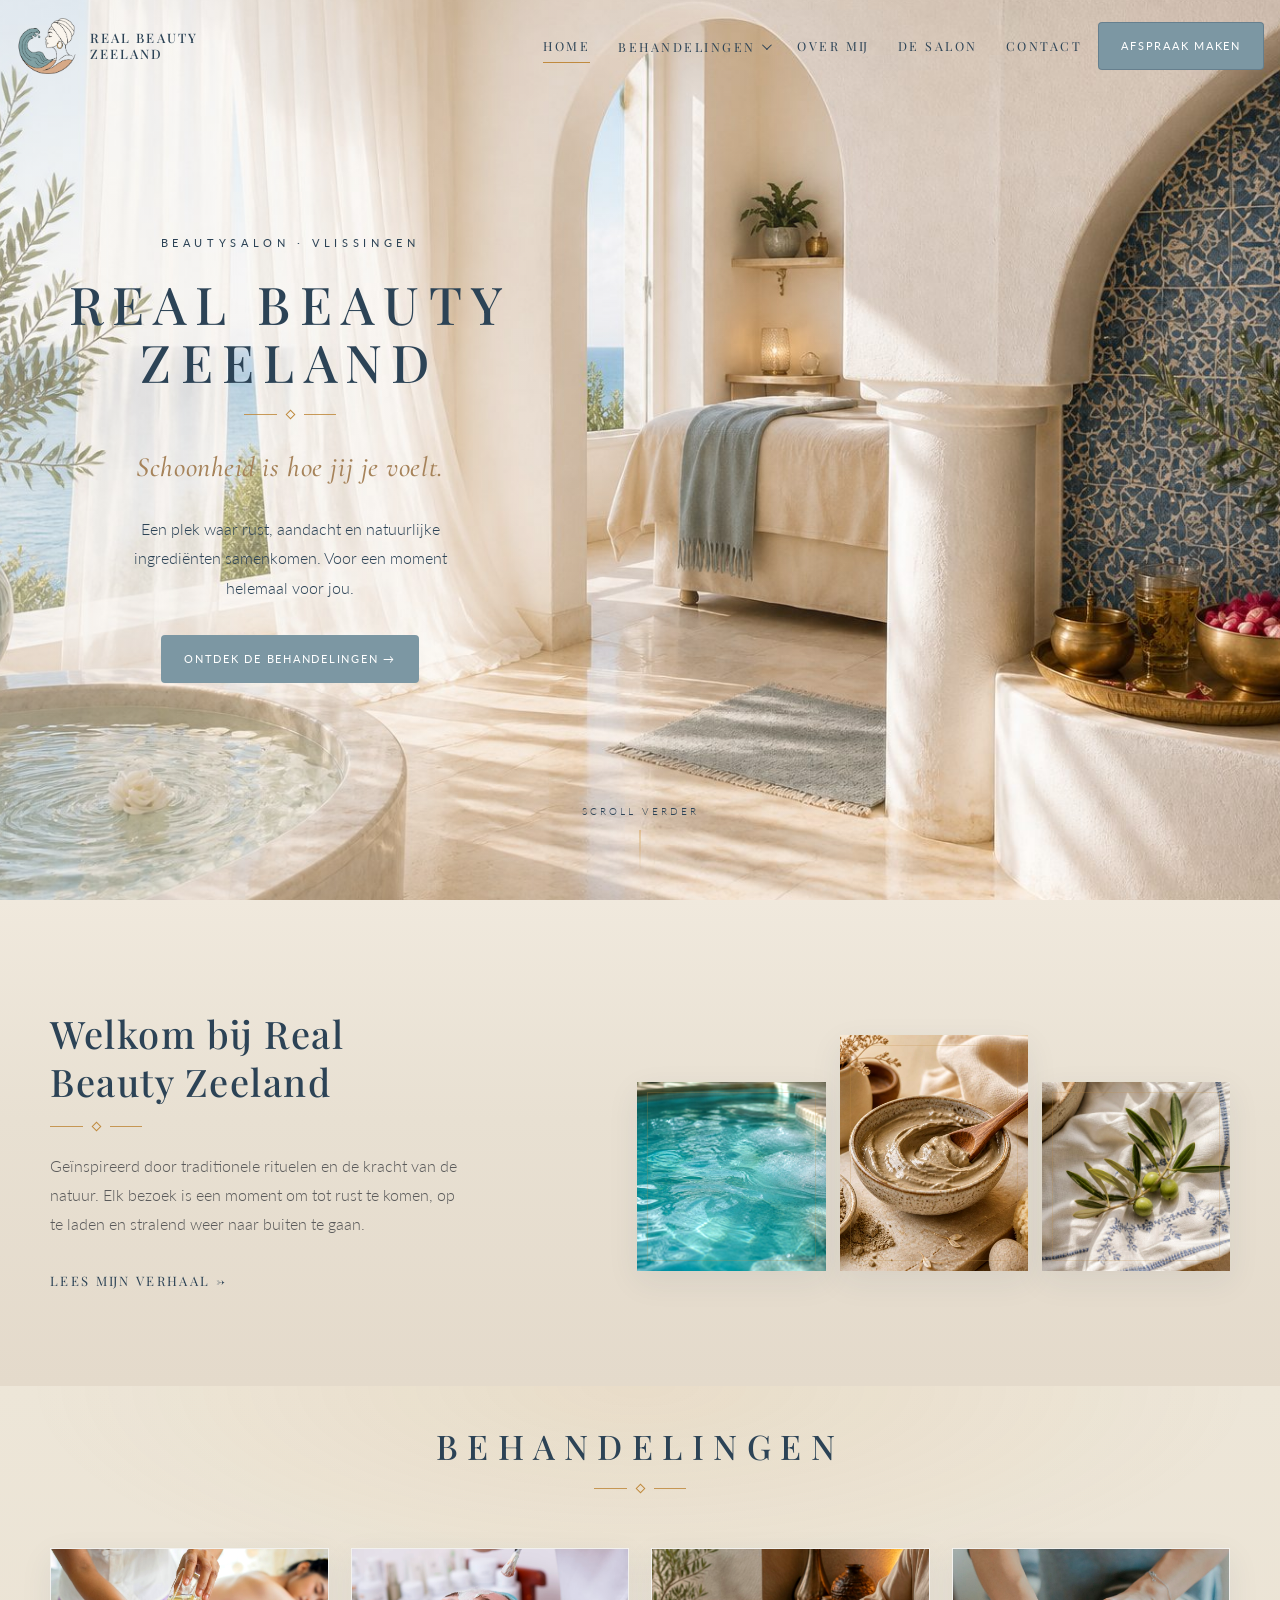
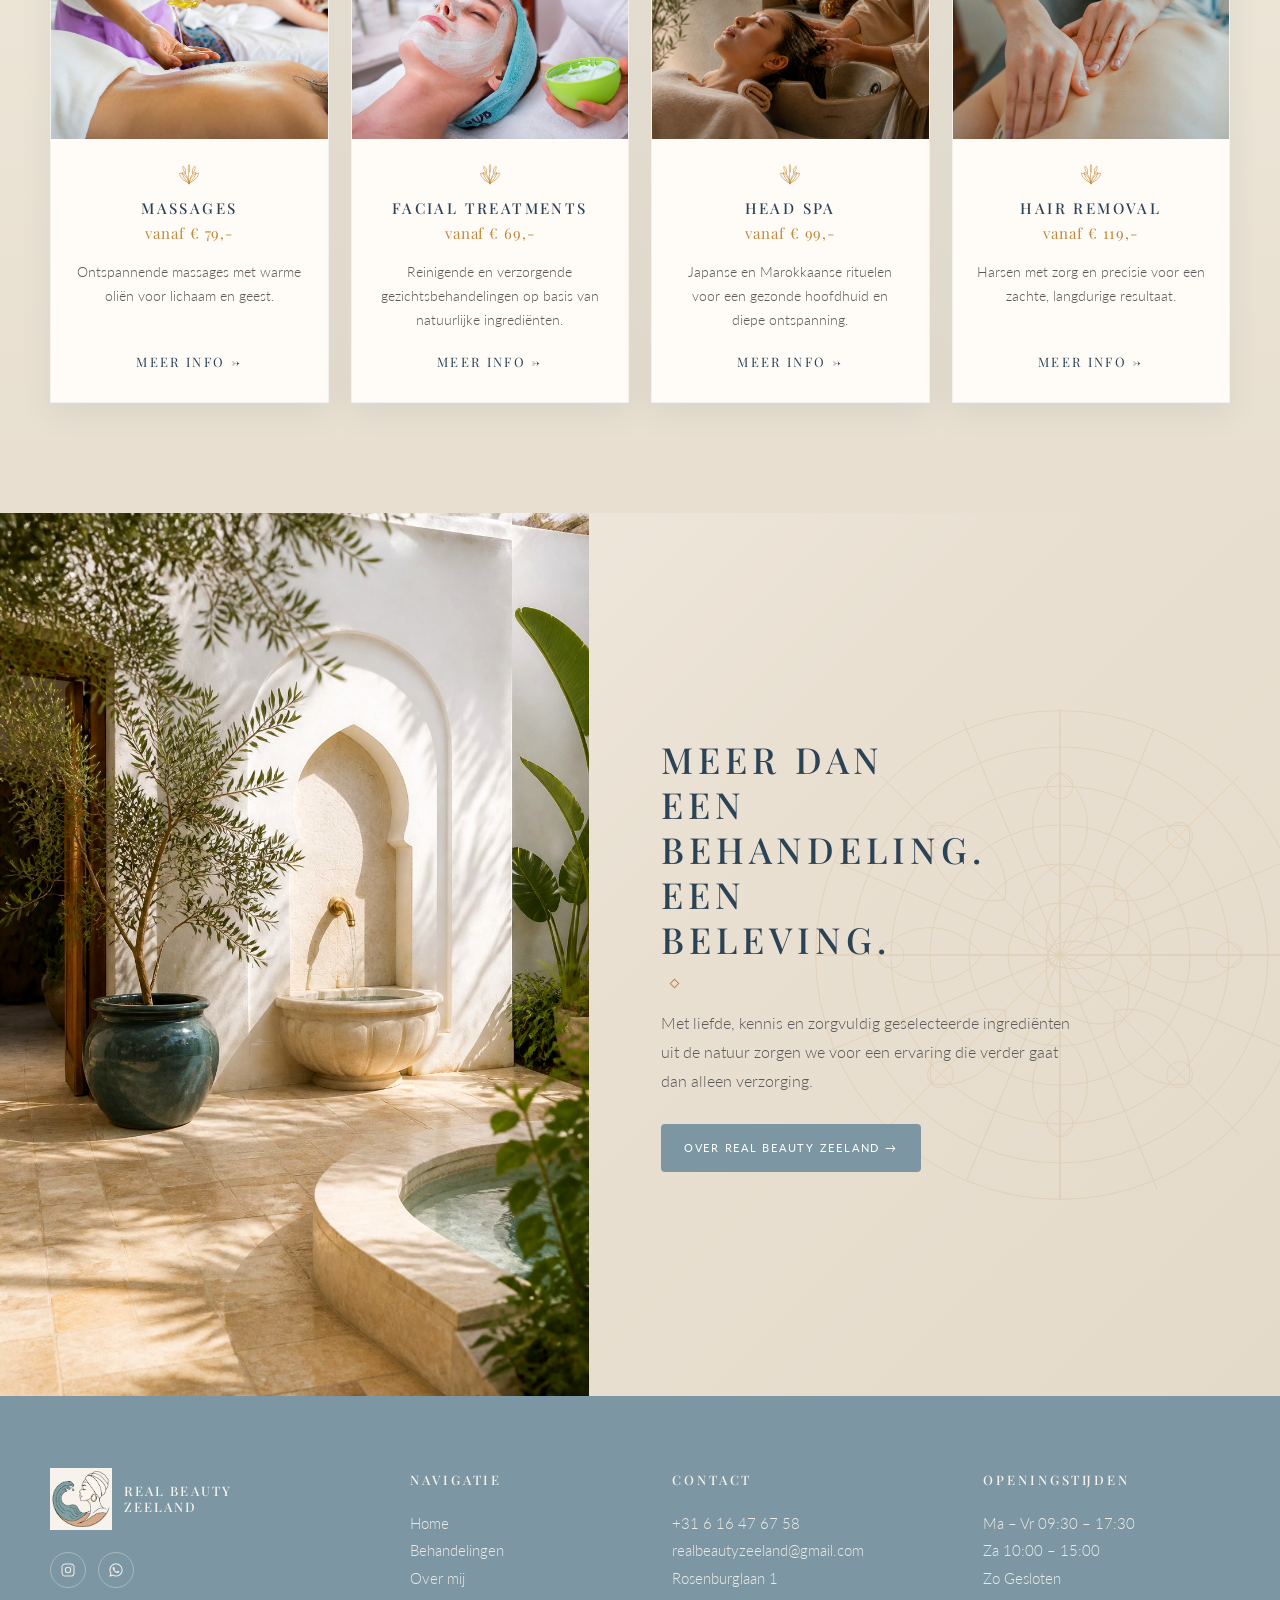
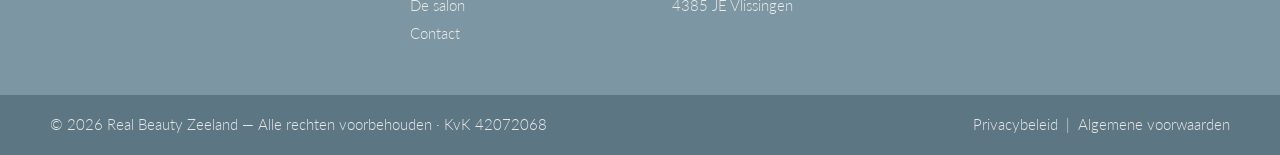
==== commit 5efc9872: "Polish homepage hero for desktop luxury and mobile readability. Co-authored-by: Cursor <cursoragent@" ====
--- a/index.html
+++ b/index.html
@@ -1,4 +1,4 @@
-<!DOCTYPE html>
+﻿<!DOCTYPE html>
 <html lang="nl">
 <head>
   <meta charset="UTF-8">
@@ -16,13 +16,14 @@
   <meta name="twitter:card" content="summary_large_image">
   <meta property="og:locale" content="nl_NL">
   <meta property="og:image" content="https://realbeautyzeeland.nl/images/hero.jpg">
-  <link rel="icon" href="images/logo.png" type="image/png">
-  <link rel="apple-touch-icon" href="images/logo.png">
+  <link rel="icon" href="images/logo.png?v=20260813w" type="image/png">
+  <link rel="apple-touch-icon" href="images/logo.png?v=20260813w">
   <link rel="preconnect" href="https://fonts.googleapis.com">
   <link rel="preconnect" href="https://fonts.gstatic.com" crossorigin>
-  <link href="https://fonts.googleapis.com/css2?family=Cormorant+Garamond:ital,wght@0,500;0,600;1,500;1,600&family=Lato:wght@300;400&family=Playfair+Display:ital,wght@0,400;0,500;0,600;1,400&display=swap" rel="stylesheet">
-  <link rel="stylesheet" href="css/style.css">
-  <link rel="preload" as="image" href="images/hero.jpg">
+  <link href="https://fonts.googleapis.com/css2?family=Bodoni+Moda:ital,opsz,wght@0,6..96,400;0,6..96,500;1,6..96,400&family=Cormorant+Garamond:ital,wght@0,500;0,600;1,500;1,600&family=Italiana&family=Lato:wght@300;400&family=Playfair+Display:ital,wght@0,400;0,500;0,600;1,400&display=swap" rel="stylesheet">
+  <link rel="stylesheet" href="css/style.css?v=20260814a">
+  <link rel="preload" as="image" href="images/hero-mobile.jpg?v=20260813r" media="(max-width: 900px)">
+  <link rel="preload" as="image" href="images/hero.jpg?v=20260813r" media="(min-width: 901px)">
   <script type="application/ld+json">
   {
     "@context": "https://schema.org",
@@ -57,13 +58,13 @@
   }
   </script>
 </head>
-<body>
+<body class="page-home">
   <a class="skip-link" href="#main">Ga naar inhoud</a>
 
   <header class="site-header">
     <div class="header-inner">
       <a class="logo" href="index.html" aria-label="Real Beauty Zeeland home">
-        <img src="images/logo.png" alt="Logo Real Beauty Zeeland" width="58" height="58">
+        <img src="images/logo.png?v=20260813w" alt="Logo Real Beauty Zeeland" width="58" height="58">
         <span class="logo-text">REAL BEAUTY<br>ZEELAND</span>
       </a>
       <nav class="nav" aria-label="Hoofdnavigatie">
@@ -93,9 +94,13 @@
   <main id="main">
     <section class="hero">
       <div class="hero-media">
-        <img src="images/hero.jpg" alt="Luxe spa-suite met witte bogen, blauw Marokkaans tegelwerk, whirlpool met bloemblaadjes en zeezicht" width="1536" height="1024" fetchpriority="high">
+        <picture>
+          <source media="(max-width: 900px)" srcset="images/hero-mobile.jpg?v=20260813r">
+          <img src="images/hero.jpg?v=20260813r" alt="Luxe spa-suite met witte bogen, blauw Marokkaans tegelwerk, whirlpool met bloemblaadjes en zeezicht" width="1536" height="1024" fetchpriority="high">
+        </picture>
       </div>
       <div class="hero-content reveal">
+        <p class="hero-kicker">Beautysalon · Vlissingen</p>
         <h1>REAL BEAUTY<br>ZEELAND</h1>
         <div class="ornament" aria-hidden="true"><span></span><i></i><span></span></div>
         <p class="hero-tagline">Schoonheid is hoe jij je voelt.</p>
@@ -114,9 +119,9 @@
           <a class="text-link" href="over-mij.html">Lees mijn verhaal →</a>
         </div>
         <div class="welcome-photos">
-          <figure class="reveal d1"><img src="images/welcome-water.jpg" alt="Rimpelend water in een rustgevend spa-bad" width="900" height="900"></figure>
-          <figure class="reveal d2"><img src="images/welcome-mask.jpg" alt="Natuurlijke kleimasker in een kommetje met houten lepel" width="900" height="900"></figure>
-          <figure class="reveal d3"><img src="images/welcome-olive.jpg" alt="Olijftakje op geborduurd linnen" width="900" height="900"></figure>
+          <figure class="reveal d1"><img src="images/welcome-water.jpg" alt="Rimpelend water in een rustgevend spa-bad" width="900" height="900" loading="lazy" decoding="async"></figure>
+          <figure class="reveal d2"><img src="images/welcome-mask.jpg" alt="Natuurlijke kleimasker in een kommetje met houten lepel" width="900" height="900" loading="lazy" decoding="async"></figure>
+          <figure class="reveal d3"><img src="images/welcome-olive.jpg" alt="Olijftakje op geborduurd linnen" width="900" height="900" loading="lazy" decoding="async"></figure>
         </div>
       </div>
     </section>
@@ -129,7 +134,7 @@
         </div>
         <div class="cards">
           <article class="card reveal">
-            <div class="card-media"><img src="images/massage.jpg" alt="Ontspannende rugmassage met warme oliën" width="1000" height="688"></div>
+            <div class="card-media"><img src="images/massage.jpg" alt="Ontspannende rugmassage met warme oliën" width="1000" height="688" loading="lazy" decoding="async"></div>
             <div class="card-body">
               <img class="card-icon" src="images/lotus.svg" alt="" width="28" height="28">
               <h3>MASSAGES</h3>
@@ -139,7 +144,7 @@
             </div>
           </article>
           <article class="card reveal d1">
-            <div class="card-media"><img src="images/facial.jpg" alt="Vrouw tijdens een ontspannen gezichtsbehandeling" width="1000" height="688"></div>
+            <div class="card-media"><img src="images/facial.jpg" alt="Vrouw tijdens een ontspannen gezichtsbehandeling" width="1000" height="688" loading="lazy" decoding="async"></div>
             <div class="card-body">
               <img class="card-icon" src="images/lotus.svg" alt="" width="28" height="28">
               <h3>FACIAL TREATMENTS</h3>
@@ -149,7 +154,7 @@
             </div>
           </article>
           <article class="card reveal d2">
-            <div class="card-media"><img src="images/headspa.jpg" alt="Hoofdhuid- en haarwasbehandeling in de salon" width="1000" height="688"></div>
+            <div class="card-media"><img src="images/headspa.jpg" alt="Hoofdhuid- en haarwasbehandeling in de salon" width="1000" height="688" loading="lazy" decoding="async"></div>
             <div class="card-body">
               <img class="card-icon" src="images/lotus.svg" alt="" width="28" height="28">
               <h3>HEAD SPA</h3>
@@ -159,7 +164,7 @@
             </div>
           </article>
           <article class="card reveal d3">
-            <div class="card-media"><img src="images/hairremoval.jpg" alt="Verzorgde, gladde huid na een harsbehandeling" width="1000" height="688"></div>
+            <div class="card-media"><img src="images/hairremoval.jpg" alt="Verzorgde, gladde huid na een harsbehandeling" width="1000" height="688" loading="lazy" decoding="async"></div>
             <div class="card-body">
               <img class="card-icon" src="images/lotus.svg" alt="" width="28" height="28">
               <h3>HAIR REMOVAL</h3>
@@ -175,7 +180,7 @@
     <section class="experience">
       <div class="experience-grid">
         <div class="experience-photo reveal">
-          <img src="images/experience.jpg" alt="Zonovergoten patio met witte bogen, fontein en olijfbomen" width="1200" height="1500">
+          <img src="images/experience.jpg" alt="Zonovergoten patio met witte bogen, fontein en olijfbomen" width="1200" height="1500" loading="lazy" decoding="async">
         </div>
         <div class="experience-copy reveal d2">
           <h2>MEER DAN EEN BEHANDELING. EEN BELEVING.</h2>
@@ -191,7 +196,7 @@
     <div class="container footer-grid">
       <div class="footer-brand">
         <a class="logo" href="index.html">
-          <img src="images/logo.png" alt="Logo Real Beauty Zeeland" width="58" height="58">
+          <img src="images/logo.png?v=20260813w" alt="Logo Real Beauty Zeeland" width="58" height="58">
           <span class="logo-text">REAL BEAUTY<br>ZEELAND</span>
         </a>
         <div class="socials">
@@ -237,6 +242,6 @@
     <svg viewBox="0 0 24 24" fill="currentColor" aria-hidden="true"><path d="M19.05 4.91A9.82 9.82 0 0 0 12.04 2C6.55 2 2.08 6.46 2.08 11.96c0 1.76.46 3.48 1.34 5L2 22l5.17-1.36a9.9 9.9 0 0 0 4.87 1.24h.01c5.49 0 9.96-4.46 9.96-9.96a9.84 9.84 0 0 0-2.96-7.01zm-7.01 15.27h-.01a8.23 8.23 0 0 1-4.19-1.15l-.3-.18-3.07.8.82-2.99-.2-.31a8.2 8.2 0 0 1-1.26-4.38c0-4.54 3.7-8.24 8.25-8.24 2.2 0 4.27.86 5.82 2.42a8.18 8.18 0 0 1 2.41 5.83c0 4.55-3.7 8.24-8.24 8.24zm4.52-6.16c-.25-.12-1.47-.72-1.7-.81-.23-.08-.39-.12-.56.12-.17.25-.64.8-.79.97-.14.17-.29.19-.54.06-.25-.12-1.05-.39-2-1.23-.74-.66-1.23-1.47-1.38-1.72-.14-.25-.02-.38.11-.51.11-.11.25-.29.37-.43.12-.14.17-.25.25-.41.08-.17.04-.31-.02-.43-.06-.12-.56-1.34-.76-1.84-.2-.48-.4-.42-.56-.42h-.48c-.17 0-.43.06-.66.31-.22.25-.87.85-.87 2.07 0 1.22.89 2.4 1.01 2.56.12.17 1.75 2.67 4.23 3.74.59.26 1.05.41 1.41.52.59.19 1.13.16 1.56.1.48-.07 1.47-.6 1.67-1.18.21-.58.21-1.07.14-1.18-.06-.1-.22-.16-.47-.28z"/></svg>
   </a>
   <a class="mobile-book" href="contact.html">Afspraak maken</a>
-  <script src="js/main.js"></script>
+  <script src="js/main.js?v=20260813s"></script>
 </body>
 </html>
--- a/css/style.css
+++ b/css/style.css
@@ -1,5 +1,5 @@
-/* ============================================
-   Real Beauty Zeeland — Design system
+﻿/* ============================================
+   Real Beauty Zeeland â€” Design system
    ============================================ */
 
 :root {
@@ -19,6 +19,8 @@
   --shadow-hover: 0 18px 40px rgba(44, 67, 86, 0.14);
   --serif: "Playfair Display", "Cormorant Garamond", Georgia, serif;
   --serif-soft: "Cormorant Garamond", "Playfair Display", Georgia, serif;
+  --serif-hero: "Bodoni Moda", "Playfair Display", Georgia, serif;
+  --script-hero: "Italiana", "Cormorant Garamond", Georgia, serif;
   --sans: "Lato", "Montserrat", "Helvetica Neue", Arial, sans-serif;
   --max: 1180px;
   --header-h: 92px;
@@ -201,13 +203,12 @@
   height: var(--header-h);
   display: flex;
   align-items: center;
-  transition: background 0.4s var(--ease), box-shadow 0.4s var(--ease), backdrop-filter 0.4s;
+  transition: background 0.4s var(--ease), box-shadow 0.4s var(--ease);
 }
 
 .site-header.scrolled,
 .site-header.solid {
-  background: rgba(247, 243, 236, 0.94);
-  backdrop-filter: blur(12px);
+  background: rgba(247, 243, 236, 0.96);
   box-shadow: 0 1px 0 var(--line);
 }
 
@@ -400,7 +401,7 @@
   display: flex;
   align-items: center;
   overflow: hidden;
-  background: var(--cream);
+  background: #1f3342;
 }
 
 .hero-media {
@@ -408,68 +409,120 @@
   inset: 0;
 }
 
+.hero-media picture,
 .hero-media img {
   width: 100%;
   height: 100%;
+  display: block;
+}
+
+.hero-media img {
   object-fit: cover;
-  object-position: center 40%;
-  filter: saturate(0.92) contrast(1.02);
-}
-
+  object-position: center 42%;
+  transform: scale(1.04);
+  animation: hero-ken 22s var(--ease) forwards;
+}
+
+@keyframes hero-ken {
+  from { transform: scale(1.04); }
+  to { transform: scale(1.08); }
+}
+
+/* Lichte veil links — navy tekst leesbaar, geen box, foto blijft helder */
 .hero-media::after {
   content: "";
   position: absolute;
   inset: 0;
-  background:
-    linear-gradient(90deg,
-      rgba(247, 243, 236, 0.96) 0%,
-      rgba(247, 243, 236, 0.90) 26%,
-      rgba(247, 243, 236, 0.62) 42%,
-      rgba(247, 243, 236, 0.18) 58%,
-      rgba(247, 243, 236, 0.04) 72%,
-      transparent 86%),
-    linear-gradient(180deg, rgba(247, 243, 236, 0.22) 0%, transparent 16%, transparent 82%, rgba(247, 243, 236, 0.28) 100%);
+  background: linear-gradient(
+    to right,
+    rgba(247, 243, 236, 0.42) 0%,
+    rgba(247, 243, 236, 0.18) 42%,
+    rgba(247, 243, 236, 0) 72%
+  );
+  pointer-events: none;
 }
 
 .hero-content {
   position: relative;
   z-index: 2;
   width: min(var(--max), calc(100% - 48px));
-  margin-inline: auto;
-  padding: 140px 0 100px;
-  max-width: 520px;
+  max-width: 480px;
   margin-left: max(24px, calc((100% - var(--max)) / 2));
+  margin-right: auto;
+  padding: 150px 0 130px;
   text-align: center;
+  background: none;
+  border: none;
+  border-radius: 0;
+  -webkit-backdrop-filter: none;
+  backdrop-filter: none;
+  box-shadow: none;
+}
+
+.hero-kicker {
+  font-family: var(--sans);
+  font-size: 11px;
+  font-weight: 400;
+  letter-spacing: 0.42em;
+  text-transform: uppercase;
+  color: var(--navy);
+  margin-bottom: 22px;
+  text-shadow: none;
 }
 
 .hero-content h1 {
-  font-size: clamp(34px, 4.6vw, 54px);
-  letter-spacing: 0.16em;
+  font-family: var(--serif);
+  font-size: clamp(36px, 4.8vw, 52px);
+  letter-spacing: 0.18em;
   font-weight: 500;
-  line-height: 1.15;
-  color: var(--navy);
+  line-height: 1.12;
+  color: var(--navy);
+  margin-bottom: 6px;
+  text-shadow: none;
 }
 
 .hero-content .ornament {
-  margin-inline: auto;
+  margin: 20px auto 24px;
+  color: var(--gold);
+}
+
+.hero-content .ornament span {
+  background: var(--gold);
 }
 
 .hero-tagline {
   font-family: var(--serif-soft);
   font-style: italic;
-  font-size: clamp(20px, 2.2vw, 26px);
-  color: var(--gold);
+  font-size: clamp(22px, 2.2vw, 28px);
+  color: #A6835A;
   letter-spacing: 0.02em;
   font-weight: 500;
-  margin-bottom: 18px;
-}
-
-.hero-content p {
+  margin-bottom: 22px;
+  text-shadow: none;
+}
+
+.hero-content p:not(.hero-kicker):not(.hero-tagline) {
+  font-family: var(--sans);
+  font-style: normal;
   font-size: 15.5px;
-  line-height: 1.85;
-  margin-bottom: 28px;
-  max-width: 420px;
+  font-weight: 300;
+  line-height: 1.9;
+  margin-bottom: 32px;
+  max-width: 38ch;
   margin-inline: auto;
+  color: var(--navy);
+  text-shadow: none;
+}
+
+.hero-content .btn {
+  border-color: transparent;
+  box-shadow: none;
+  margin-bottom: 4px;
+}
+
+.hero-content .btn:hover {
+  border-color: transparent;
+  box-shadow: var(--shadow-hover);
 }
 
 .scroll-hint {
@@ -484,14 +537,15 @@
   gap: 10px;
   color: var(--navy);
   font-size: 10px;
-  letter-spacing: 0.28em;
+  letter-spacing: 0.3em;
   text-transform: uppercase;
+  text-shadow: none;
 }
 
 .scroll-hint .line {
   width: 1px;
   height: 42px;
-  background: linear-gradient(var(--navy), transparent);
+  background: linear-gradient(var(--gold-soft), transparent);
   animation: pulse-line 2.2s ease-in-out infinite;
 }
 
@@ -500,10 +554,24 @@
   50% { opacity: 1; transform: scaleY(1); }
 }
 
-/* Page hero (inner pages) */
+.page-home .site-header:not(.scrolled):not(.solid) .logo,
+.page-home .site-header:not(.scrolled):not(.solid) .nav > a,
+.page-home .site-header:not(.scrolled):not(.solid) .nav-drop > button {
+  color: var(--navy);
+}
+
+.page-home .site-header:not(.scrolled):not(.solid) .menu-toggle span {
+  background: var(--navy);
+}
+
+.page-home .site-header:not(.scrolled):not(.solid) .header-cta {
+  border-color: rgba(44, 67, 86, 0.28);
+}
+
+/* Page hero (inner pages) — heldere foto, lichte scrim alleen voor titel */
 .page-hero {
   position: relative;
-  min-height: 42vh;
+  min-height: 48vh;
   display: flex;
   align-items: flex-end;
   padding: 140px 0 64px;
@@ -517,14 +585,21 @@
   width: 100%;
   height: 100%;
   object-fit: cover;
-  filter: saturate(0.85);
+  filter: saturate(1.12) contrast(1.06);
+  transform: scale(1.02);
 }
 
 .page-hero::after {
   content: "";
   position: absolute;
   inset: 0;
-  background: linear-gradient(180deg, rgba(44, 67, 86, 0.25) 0%, rgba(44, 67, 86, 0.55) 100%);
+  background:
+    linear-gradient(180deg,
+      rgba(44, 67, 86, 0.06) 0%,
+      rgba(44, 67, 86, 0.1) 38%,
+      rgba(44, 67, 86, 0.42) 100%),
+    radial-gradient(ellipse 90% 70% at 50% 40%, transparent 45%, rgba(44, 67, 86, 0.14) 100%);
+  pointer-events: none;
 }
 
 .page-hero .container {
@@ -537,6 +612,7 @@
   color: var(--cream);
   font-size: clamp(28px, 4vw, 44px);
   letter-spacing: 0.2em;
+  text-shadow: 0 2px 24px rgba(44, 67, 86, 0.35);
 }
 
 .page-hero .ornament {
@@ -549,16 +625,18 @@
 }
 
 .page-hero p {
-  color: rgba(247, 243, 236, 0.88);
+  color: rgba(247, 243, 236, 0.94);
   font-family: var(--serif-soft);
   font-style: italic;
   font-size: 20px;
+  text-shadow: 0 1px 16px rgba(44, 67, 86, 0.35);
 }
 
 /* ========== Welcome ========== */
 .welcome {
   padding: 110px 0 90px;
-  background: var(--cream);
+  background:
+    linear-gradient(180deg, #F0E9DD 0%, #E8E0D2 45%, #E4DACB 100%);
 }
 
 .welcome-grid {
@@ -584,30 +662,56 @@
 .welcome-photos {
   display: grid;
   grid-template-columns: repeat(3, 1fr);
-  gap: 16px;
+  gap: 14px;
+  align-items: end;
 }
 
 .welcome-photos figure {
+  position: relative;
   overflow: hidden;
   aspect-ratio: 1;
   background: var(--cream-deep);
+  box-shadow: var(--shadow);
+}
+
+.welcome-photos figure:nth-child(2) {
+  transform: translateY(-18px);
+  aspect-ratio: 4 / 5;
+}
+
+.welcome-photos figure::after {
+  content: "";
+  position: absolute;
+  inset: 10px;
+  border: 1px solid rgba(192, 138, 62, 0.4);
+  pointer-events: none;
+  opacity: 0.55;
+  transition: opacity 0.4s var(--ease), inset 0.4s var(--ease);
+}
+
+.welcome-photos figure:hover::after {
+  opacity: 0.9;
+  inset: 8px;
 }
 
 .welcome-photos img {
   width: 100%;
   height: 100%;
   object-fit: cover;
+  filter: saturate(1.1) contrast(1.05);
   transition: transform 1.2s var(--ease);
 }
 
 .welcome-photos figure:hover img {
-  transform: scale(1.06);
+  transform: scale(1.05);
 }
 
 /* ========== Treatments ========== */
 .treatments {
   padding: 40px 0 110px;
-  background: var(--cream);
+  background:
+    radial-gradient(ellipse 80% 50% at 50% 0%, rgba(192, 138, 62, 0.1), transparent 60%),
+    linear-gradient(180deg, #EDE6D8 0%, #E8DFD0 100%);
 }
 
 .section-head {
@@ -636,28 +740,40 @@
   box-shadow: var(--shadow);
   display: flex;
   flex-direction: column;
-  transition: transform 0.45s var(--ease), box-shadow 0.45s var(--ease);
+  transition: transform 0.45s var(--ease), box-shadow 0.45s var(--ease), border-color 0.45s var(--ease);
 }
 
 .card:hover {
-  transform: translateY(-6px);
+  transform: translateY(-8px);
   box-shadow: var(--shadow-hover);
+  border-color: rgba(192, 138, 62, 0.28);
 }
 
 .card-media {
   overflow: hidden;
   aspect-ratio: 16 / 11;
+  position: relative;
+}
+
+.card-media::after {
+  content: "";
+  position: absolute;
+  inset: 0;
+  background: linear-gradient(180deg, transparent 70%, rgba(44, 67, 86, 0.12) 100%);
+  pointer-events: none;
 }
 
 .card-media img {
   width: 100%;
   height: 100%;
   object-fit: cover;
-  transition: transform 1s var(--ease);
+  filter: saturate(1.1) contrast(1.05);
+  transition: transform 1s var(--ease), filter 0.45s var(--ease);
 }
 
 .card:hover .card-media img {
-  transform: scale(1.06);
+  transform: scale(1.05);
+  filter: saturate(1.14) contrast(1.07);
 }
 
 .card-body {
@@ -701,7 +817,8 @@
 /* ========== Experience ========== */
 .experience {
   position: relative;
-  background: #EDE6D8;
+  background:
+    linear-gradient(135deg, #F3EDE3 0%, #E9E0D2 48%, #E4DAC9 100%);
   overflow: hidden;
 }
 
@@ -719,6 +836,7 @@
   width: 100%;
   height: 100%;
   object-fit: cover;
+  filter: saturate(1.1) contrast(1.05);
 }
 
 .experience-copy {
@@ -744,10 +862,11 @@
 }
 
 .experience-copy h2 {
-  font-size: clamp(26px, 3vw, 34px);
-  letter-spacing: 0.12em;
-  max-width: 16ch;
+  font-size: clamp(28px, 3.2vw, 36px);
+  letter-spacing: 0.14em;
+  max-width: 14ch;
   position: relative;
+  line-height: 1.25;
 }
 
 .experience-copy p {
@@ -938,6 +1057,7 @@
 .prose-photo {
   overflow: hidden;
   min-height: 420px;
+  box-shadow: var(--shadow);
 }
 
 .prose-photo img {
@@ -945,6 +1065,7 @@
   height: 100%;
   object-fit: cover;
   min-height: 420px;
+  filter: saturate(1.12) contrast(1.06);
 }
 
 .split-photos {
@@ -957,6 +1078,8 @@
   width: 100%;
   height: 280px;
   object-fit: cover;
+  filter: saturate(1.12) contrast(1.06);
+  box-shadow: var(--shadow);
 }
 
 .hours-table {
@@ -981,9 +1104,23 @@
 /* Contact */
 .contact-wrap {
   display: grid;
-  grid-template-columns: 0.9fr 1.1fr;
-  gap: 64px;
-  padding: 90px 0;
+  grid-template-columns: minmax(0, 0.92fr) minmax(0, 1.08fr);
+  gap: 56px;
+  padding: 88px 0 100px;
+  align-items: start;
+}
+
+.contact-wrap > * {
+  min-width: 0;
+}
+
+.contact-details {
+  order: 1;
+  padding-top: 8px;
+}
+
+.booking-widget {
+  order: 2;
 }
 
 .contact-details h2 {
@@ -1093,6 +1230,640 @@
 
 .form-success.show {
   display: block;
+}
+
+/* ========== Booking widget (Salonized-style flow) ========== */
+.booking-widget {
+  background: var(--card);
+  border: 1px solid rgba(44, 67, 86, 0.06);
+  box-shadow: var(--shadow);
+  padding: 32px 30px 24px;
+  display: flex;
+  flex-direction: column;
+  min-height: 620px;
+  width: 100%;
+  min-width: 0;
+  box-sizing: border-box;
+}
+
+.booking-top {
+  margin-bottom: 20px;
+  flex-shrink: 0;
+}
+
+.booking-steps {
+  display: flex;
+  gap: 10px;
+  margin-bottom: 18px;
+}
+
+.booking-steps li {
+  list-style: none;
+}
+
+.booking-steps button {
+  width: 34px;
+  height: 34px;
+  border-radius: 50%;
+  border: 1px solid var(--line);
+  display: grid;
+  place-items: center;
+  font-size: 13px;
+  color: var(--dust-deep);
+  font-family: var(--serif);
+  background: transparent;
+  cursor: pointer;
+  transition: background 0.2s, border-color 0.2s, color 0.2s, transform 0.2s;
+}
+
+.booking-steps button:hover:not(:disabled) {
+  border-color: var(--dust);
+  color: var(--navy);
+  transform: translateY(-1px);
+}
+
+.booking-steps button.is-active {
+  background: var(--dust);
+  border-color: var(--dust);
+  color: #fff;
+}
+
+.booking-steps button.is-done {
+  background: rgba(124, 151, 163, 0.18);
+  border-color: var(--dust);
+  color: var(--navy);
+}
+
+.booking-steps button:disabled {
+  opacity: 0.55;
+  cursor: not-allowed;
+}
+
+.booking-top h2 {
+  font-size: 24px;
+  letter-spacing: 0.1em;
+  margin-bottom: 8px;
+}
+
+.booking-note {
+  font-size: 13.5px;
+  color: #7a7a7a;
+  line-height: 1.55;
+}
+
+.booking-panel {
+  flex: 1;
+  min-height: 0;
+  min-width: 0;
+  display: flex;
+  flex-direction: column;
+}
+
+.booking-panel[hidden] {
+  display: none !important;
+}
+
+.booking-cats {
+  display: flex;
+  flex-wrap: wrap;
+  gap: 8px;
+  padding-bottom: 4px;
+  margin-bottom: 12px;
+  min-width: 0;
+  max-width: 100%;
+}
+
+.booking-cat {
+  flex: 0 0 auto;
+  border: 1px solid var(--line);
+  background: #fff;
+  color: var(--navy);
+  font-family: var(--sans);
+  font-size: 12px;
+  letter-spacing: 0.06em;
+  padding: 8px 14px;
+  border-radius: 999px;
+  cursor: pointer;
+  white-space: nowrap;
+  transition: background 0.2s, border-color 0.2s, color 0.2s;
+}
+
+.booking-cat:hover {
+  border-color: var(--dust);
+}
+
+.booking-cat.is-active {
+  background: var(--navy);
+  border-color: var(--navy);
+  color: var(--cream);
+}
+
+.booking-list {
+  overflow-y: auto;
+  max-height: 400px;
+  padding-right: 6px;
+  margin-right: -2px;
+  scrollbar-width: thin;
+  scrollbar-color: rgba(124, 151, 163, 0.45) transparent;
+}
+
+.booking-list::-webkit-scrollbar {
+  width: 6px;
+}
+
+.booking-list::-webkit-scrollbar-thumb {
+  background: rgba(124, 151, 163, 0.4);
+  border-radius: 999px;
+}
+
+.booking-group h3 {
+  font-size: 11px;
+  letter-spacing: 0.18em;
+  text-transform: uppercase;
+  color: var(--gold);
+  margin: 16px 0 10px;
+}
+
+.booking-group:first-child h3 {
+  margin-top: 0;
+}
+
+.booking-service {
+  display: flex;
+  gap: 12px;
+  align-items: flex-start;
+  padding: 14px 12px;
+  border: 1px solid transparent;
+  border-bottom: 1px solid rgba(44, 67, 86, 0.08);
+  cursor: pointer;
+  transition: background 0.2s, border-color 0.2s;
+}
+
+.booking-service:hover,
+.booking-service.is-selected {
+  background: rgba(247, 243, 236, 0.85);
+  border-color: rgba(124, 151, 163, 0.35);
+}
+
+.booking-service input {
+  margin-top: 4px;
+  accent-color: var(--dust-deep);
+  flex-shrink: 0;
+}
+
+.booking-service-main {
+  flex: 1;
+  min-width: 0;
+}
+
+.booking-service-top {
+  display: flex;
+  justify-content: space-between;
+  gap: 16px;
+  align-items: baseline;
+}
+
+.booking-service-name {
+  font-family: var(--serif);
+  color: var(--navy);
+  font-size: 17px;
+  letter-spacing: 0.02em;
+  line-height: 1.35;
+}
+
+.booking-service-price {
+  font-family: var(--serif);
+  color: var(--gold);
+  white-space: nowrap;
+  font-size: 15px;
+  flex-shrink: 0;
+}
+
+.booking-service-meta {
+  display: block;
+  font-size: 12px;
+  color: var(--dust-deep);
+  margin: 2px 0 6px;
+}
+
+.booking-service-desc {
+  display: -webkit-box;
+  -webkit-line-clamp: 2;
+  -webkit-box-orient: vertical;
+  overflow: hidden;
+  font-size: 13.5px;
+  line-height: 1.55;
+  color: var(--text);
+}
+
+.booking-cal-nav {
+  display: flex;
+  align-items: center;
+  justify-content: space-between;
+  margin-bottom: 16px;
+  gap: 12px;
+}
+
+.booking-cal-nav strong {
+  font-family: var(--serif);
+  font-size: 18px;
+  color: var(--navy);
+  text-transform: capitalize;
+  text-align: center;
+  flex: 1;
+}
+
+.cal-nav-btn {
+  width: 40px;
+  height: 40px;
+  border: 1px solid var(--line);
+  background: #fff;
+  color: var(--navy);
+  cursor: pointer;
+  font-size: 22px;
+  line-height: 1;
+  flex-shrink: 0;
+  transition: border-color 0.2s, background 0.2s;
+}
+
+.cal-nav-btn:hover {
+  border-color: var(--dust);
+  background: rgba(247, 243, 236, 0.8);
+}
+
+.cal-weekdays,
+.cal-grid {
+  display: grid;
+  grid-template-columns: repeat(7, minmax(0, 1fr));
+  gap: 6px;
+}
+
+.cal-weekdays span {
+  text-align: center;
+  font-size: 11px;
+  letter-spacing: 0.08em;
+  text-transform: uppercase;
+  color: var(--dust-deep);
+  padding-bottom: 8px;
+}
+
+.cal-cell {
+  aspect-ratio: 1;
+  border: 1px solid transparent;
+  background: transparent;
+  color: var(--navy);
+  font-family: var(--sans);
+  font-size: 14px;
+  cursor: pointer;
+  border-radius: 4px;
+  min-width: 0;
+}
+
+.cal-cell.is-empty {
+  visibility: hidden;
+  pointer-events: none;
+}
+
+.cal-cell.is-today {
+  border-color: rgba(192, 138, 62, 0.45);
+}
+
+.cal-cell.is-selected {
+  background: var(--dust);
+  color: #fff;
+}
+
+.cal-cell.is-disabled,
+.cal-cell:disabled {
+  color: #c5c0b8;
+  cursor: not-allowed;
+}
+
+.cal-cell:not(:disabled):hover {
+  border-color: var(--dust);
+}
+
+.booking-sub {
+  font-size: 13px;
+  letter-spacing: 0.12em;
+  text-transform: uppercase;
+  color: var(--gold);
+  margin-bottom: 14px;
+}
+
+.booking-times {
+  display: grid;
+  grid-template-columns: repeat(3, minmax(0, 1fr));
+  gap: 10px;
+}
+
+.booking-time {
+  border: 1px solid var(--line);
+  background: #fff;
+  color: var(--navy);
+  padding: 14px 8px;
+  font-family: var(--serif);
+  font-size: 16px;
+  cursor: pointer;
+  transition: background 0.2s, border-color 0.2s, color 0.2s;
+  min-width: 0;
+}
+
+.booking-time:hover,
+.booking-time.is-selected {
+  background: var(--dust);
+  border-color: var(--dust);
+  color: #fff;
+}
+
+.booking-empty {
+  color: #7a7a7a;
+  font-size: 14.5px;
+}
+
+.booking-summary {
+  display: grid;
+  gap: 10px;
+  padding: 18px;
+  margin-bottom: 20px;
+  background: var(--cream);
+  border: 1px solid rgba(44, 67, 86, 0.08);
+}
+
+.booking-summary div {
+  display: flex;
+  justify-content: space-between;
+  gap: 16px;
+  font-size: 14.5px;
+}
+
+.booking-summary span {
+  color: #7a7a7a;
+  flex-shrink: 0;
+}
+
+.booking-summary strong {
+  font-family: var(--serif);
+  font-weight: 500;
+  color: var(--navy);
+  text-align: right;
+}
+
+.booking-actions {
+  display: flex;
+  justify-content: flex-end;
+  align-items: center;
+  gap: 12px;
+  margin-top: auto;
+  padding-top: 18px;
+  border-top: 1px solid var(--line);
+  flex-shrink: 0;
+}
+
+.booking-actions .booking-back:not([hidden]) {
+  margin-right: auto;
+}
+
+.booking-back {
+  background: none;
+  border: none;
+  color: var(--navy);
+  font-family: var(--serif);
+  font-size: 14px;
+  letter-spacing: 0.08em;
+  cursor: pointer;
+  text-transform: uppercase;
+  padding: 8px 0;
+}
+
+.booking-back:hover {
+  color: var(--gold);
+}
+
+.booking-actions .btn {
+  flex: 0 0 auto;
+  width: auto;
+  min-width: 148px;
+}
+
+.booking-actions .btn[hidden],
+.booking-back[hidden] {
+  display: none !important;
+}
+
+.booking-actions .btn:disabled {
+  opacity: 0.45;
+  cursor: not-allowed;
+  transform: none;
+  box-shadow: none;
+}
+
+.booking-panel .btn[type="submit"] {
+  width: 100%;
+  margin-top: 4px;
+}
+
+.optional {
+  text-transform: none;
+  letter-spacing: 0;
+  color: #9a9a9a;
+  font-size: 12px;
+}
+
+@media (max-width: 1100px) {
+  .contact-wrap {
+    grid-template-columns: 1fr;
+    gap: 36px;
+    padding: 56px 0 72px;
+  }
+  .contact-wrap .booking-widget {
+    order: 1;
+    min-height: 0;
+    max-width: 720px;
+    width: 100%;
+    margin-inline: auto;
+  }
+  .contact-wrap .contact-details {
+    order: 2;
+    max-width: 720px;
+    margin-inline: auto;
+    width: 100%;
+  }
+}
+
+@media (max-width: 640px) {
+  .contact-wrap {
+    padding: 28px 0 88px;
+    gap: 36px;
+  }
+  .booking-widget {
+    padding: 18px 16px 14px;
+    min-height: 0;
+    max-width: none;
+    box-shadow: var(--shadow);
+  }
+  .contact-details {
+    padding-top: 0;
+  }
+  .booking-top {
+    margin-bottom: 14px;
+  }
+  .booking-steps {
+    gap: 6px;
+    margin-bottom: 12px;
+  }
+  .booking-steps button {
+    width: 32px;
+    height: 32px;
+  }
+  .booking-top h2 {
+    font-size: 20px;
+    letter-spacing: 0.06em;
+  }
+  .booking-note {
+    font-size: 12.5px;
+    line-height: 1.45;
+  }
+  .booking-note-extra {
+    display: none;
+  }
+  .booking-cats {
+    flex-wrap: nowrap;
+    overflow-x: auto;
+    overscroll-behavior-x: contain;
+    -webkit-overflow-scrolling: touch;
+    margin: 0 -4px 8px;
+    padding: 0 4px 10px;
+    gap: 6px;
+    scrollbar-width: none;
+    mask-image: linear-gradient(90deg, #000 0%, #000 calc(100% - 28px), transparent 100%);
+    -webkit-mask-image: linear-gradient(90deg, #000 0%, #000 calc(100% - 28px), transparent 100%);
+  }
+  .booking-cats::-webkit-scrollbar {
+    display: none;
+  }
+  .booking-cat {
+    font-size: 11px;
+    padding: 10px 13px;
+    min-height: 40px;
+  }
+  .booking-list {
+    max-height: min(46vh, 340px);
+    overflow-y: auto;
+    -webkit-overflow-scrolling: touch;
+    overscroll-behavior: contain;
+    padding-right: 2px;
+    margin-right: 0;
+  }
+  .booking-service {
+    gap: 10px;
+    padding: 14px 6px;
+    min-height: 52px;
+    align-items: flex-start;
+  }
+  .booking-service input {
+    width: 18px;
+    height: 18px;
+    margin-top: 3px;
+  }
+  .booking-service-name {
+    font-size: 15.5px;
+    overflow-wrap: anywhere;
+  }
+  .booking-service-price {
+    font-size: 14px;
+  }
+  .booking-service-meta {
+    margin: 2px 0 4px;
+  }
+  .booking-service-desc {
+    font-size: 12.5px;
+    line-height: 1.45;
+    -webkit-line-clamp: 2;
+    padding-right: 48px;
+  }
+  .booking-service-top {
+    flex-direction: column;
+    align-items: flex-start;
+    gap: 2px;
+  }
+  .booking-cal-nav strong {
+    font-size: 16px;
+  }
+  .cal-nav-btn {
+    width: 40px;
+    height: 40px;
+  }
+  .cal-weekdays,
+  .cal-grid {
+    gap: 4px;
+  }
+  .cal-weekdays span {
+    font-size: 10px;
+    padding-bottom: 4px;
+  }
+  .cal-cell {
+    min-height: 40px;
+    font-size: 13px;
+  }
+  .booking-times {
+    grid-template-columns: repeat(2, minmax(0, 1fr));
+    gap: 8px;
+  }
+  .booking-time {
+    min-height: 48px;
+    font-size: 15px;
+    padding: 12px 6px;
+  }
+  .booking-actions {
+    flex-wrap: wrap;
+    gap: 8px;
+    margin-top: 14px;
+    padding-top: 14px;
+    position: sticky;
+    bottom: 0;
+    background: var(--card);
+    z-index: 3;
+    box-shadow: 0 -8px 16px rgba(247, 243, 236, 0.9);
+  }
+  .booking-actions .btn {
+    flex: 1 1 auto;
+    width: 100%;
+    min-width: 0;
+    min-height: 48px;
+  }
+  .booking-back:not([hidden]) {
+    width: 100%;
+    text-align: center;
+    padding: 10px 0;
+    margin-right: 0;
+  }
+  .booking-summary {
+    padding: 14px;
+    gap: 8px;
+  }
+  .booking-summary div {
+    flex-direction: column;
+    gap: 2px;
+  }
+  .booking-summary strong {
+    text-align: left;
+    overflow-wrap: anywhere;
+  }
+  .booking-panel .btn[type="submit"] {
+    width: 100%;
+    min-height: 48px;
+  }
+  .form-row {
+    grid-template-columns: 1fr;
+  }
+  .map-embed {
+    min-height: 200px;
+    max-width: 100%;
+  }
+  .page-contact .wa-float {
+    bottom: calc(18px + env(safe-area-inset-bottom));
+  }
 }
 
 /* Treatment detail extras */
@@ -1250,6 +2021,17 @@
   }
 }
 
+@media (hover: none) {
+  .card:hover,
+  .welcome-photos figure:hover img,
+  .card:hover .card-media img {
+    transform: none;
+  }
+  .card:hover .card-media img {
+    filter: saturate(1.1) contrast(1.05);
+  }
+}
+
 @media (prefers-reduced-motion: reduce) {
   .reveal,
   .reveal.in {
@@ -1257,6 +2039,13 @@
     transform: none;
     animation: none;
   }
+  .hero-media img,
+  .scroll-hint .line {
+    animation: none;
+  }
+  .hero-media img {
+    transform: scale(1.04);
+  }
   html { scroll-behavior: auto; }
 }
 
@@ -1270,7 +2059,6 @@
   .experience-grid,
   .prose-grid,
   .prose-grid.reverse,
-  .contact-wrap,
   .tariff-grid {
     grid-template-columns: 1fr;
     gap: 40px;
@@ -1425,28 +2213,92 @@
   }
   .hero {
     align-items: center;
+    justify-content: center;
     min-height: 100svh;
+  }
+  .hero-media::after {
+    background:
+      radial-gradient(ellipse 120% 70% at 50% 42%,
+        rgba(247, 243, 236, 0.78) 0%,
+        rgba(247, 243, 236, 0.42) 55%,
+        rgba(247, 243, 236, 0.18) 100%),
+      linear-gradient(180deg,
+        rgba(247, 243, 236, 0.55) 0%,
+        rgba(247, 243, 236, 0.35) 50%,
+        rgba(247, 243, 236, 0.22) 100%);
+  }
+  .hero-media img {
+    object-position: center 36%;
+    animation: none;
+    transform: scale(1.04);
   }
   .hero-content {
     text-align: center;
     margin-inline: auto;
     max-width: 520px;
-    width: calc(100% - 40px);
-    padding: 88px 0 120px;
-  }
-  .scroll-hint {
-    bottom: calc(86px + env(safe-area-inset-bottom));
+    width: calc(100% - 48px);
+    padding: 100px 0 calc(148px + env(safe-area-inset-bottom));
+    background: none;
+    border: none;
+    border-radius: 0;
+    -webkit-backdrop-filter: none;
+    backdrop-filter: none;
+    box-shadow: none;
+  }
+  .hero-content::before {
+    content: none;
+  }
+  .hero-kicker {
+    letter-spacing: 0.32em;
+    margin-bottom: 20px;
+    text-shadow: 0 1px 14px rgba(247, 243, 236, 0.95);
+  }
+  .hero-content h1 {
+    font-size: clamp(34px, 9vw, 44px);
+    letter-spacing: 0.16em;
+    margin-bottom: 8px;
+    text-shadow: 0 1px 14px rgba(247, 243, 236, 0.95);
+  }
+  .hero-tagline {
+    font-size: clamp(18px, 4.4vw, 22px);
+    margin-bottom: 24px;
+    color: #8F6E3F;
+    text-shadow: 0 1px 12px rgba(247, 243, 236, 0.95);
+  }
+  .hero-content p:not(.hero-kicker):not(.hero-tagline) {
+    font-size: 15px;
+    line-height: 1.9;
+    margin-bottom: 32px;
+    max-width: 32ch;
+    text-shadow: 0 1px 14px rgba(247, 243, 236, 0.95);
+  }
+  .hero-content .btn {
+    margin-bottom: 12px;
   }
   .hero-content .ornament,
   .hero-content p {
     margin-inline: auto;
   }
-  .hero-media::after {
-    background:
-      linear-gradient(180deg,
-        rgba(247, 243, 236, 0.35) 0%,
-        rgba(247, 243, 236, 0.72) 42%,
-        rgba(247, 243, 236, 0.94) 100%);
+  .scroll-hint {
+    bottom: calc(96px + env(safe-area-inset-bottom));
+    color: var(--navy);
+  }
+  .page-home .site-header:not(.scrolled):not(.solid) .logo,
+  .page-home .site-header:not(.scrolled):not(.solid) .nav > a,
+  .page-home .site-header:not(.scrolled):not(.solid) .nav-drop > button {
+    color: var(--navy);
+  }
+  .page-home .site-header:not(.scrolled):not(.solid) .menu-toggle span {
+    background: var(--navy);
+  }
+  body.page-home.menu-open .site-header:not(.scrolled):not(.solid) .logo,
+  body.page-home.menu-open .site-header:not(.scrolled):not(.solid) .logo-text,
+  body.page-home.menu-open .site-header:not(.scrolled):not(.solid) .nav > a,
+  body.page-home.menu-open .site-header:not(.scrolled):not(.solid) .nav-drop > button {
+    color: var(--navy);
+  }
+  body.page-home.menu-open .site-header:not(.scrolled):not(.solid) .menu-toggle span {
+    background: var(--navy);
   }
   .welcome-photos {
     grid-template-columns: repeat(3, 1fr);
@@ -1500,8 +2352,8 @@
     bottom: calc(20px + env(safe-area-inset-bottom));
   }
   .page-hero {
-    min-height: 40vh;
-    padding: 120px 0 52px;
+    min-height: 44vh;
+    padding: 120px 0 56px;
   }
 }
 
@@ -1515,9 +2367,16 @@
   .welcome-photos {
     grid-template-columns: repeat(3, 1fr);
     gap: 8px;
-  }
-  .welcome-photos figure {
+    align-items: stretch;
+  }
+  .welcome-photos figure,
+  .welcome-photos figure:nth-child(2) {
+    transform: none;
     aspect-ratio: 1;
+  }
+  .welcome-photos figure::after {
+    inset: 6px;
+    opacity: 0.4;
   }
   .footer-grid {
     grid-template-columns: 1fr;
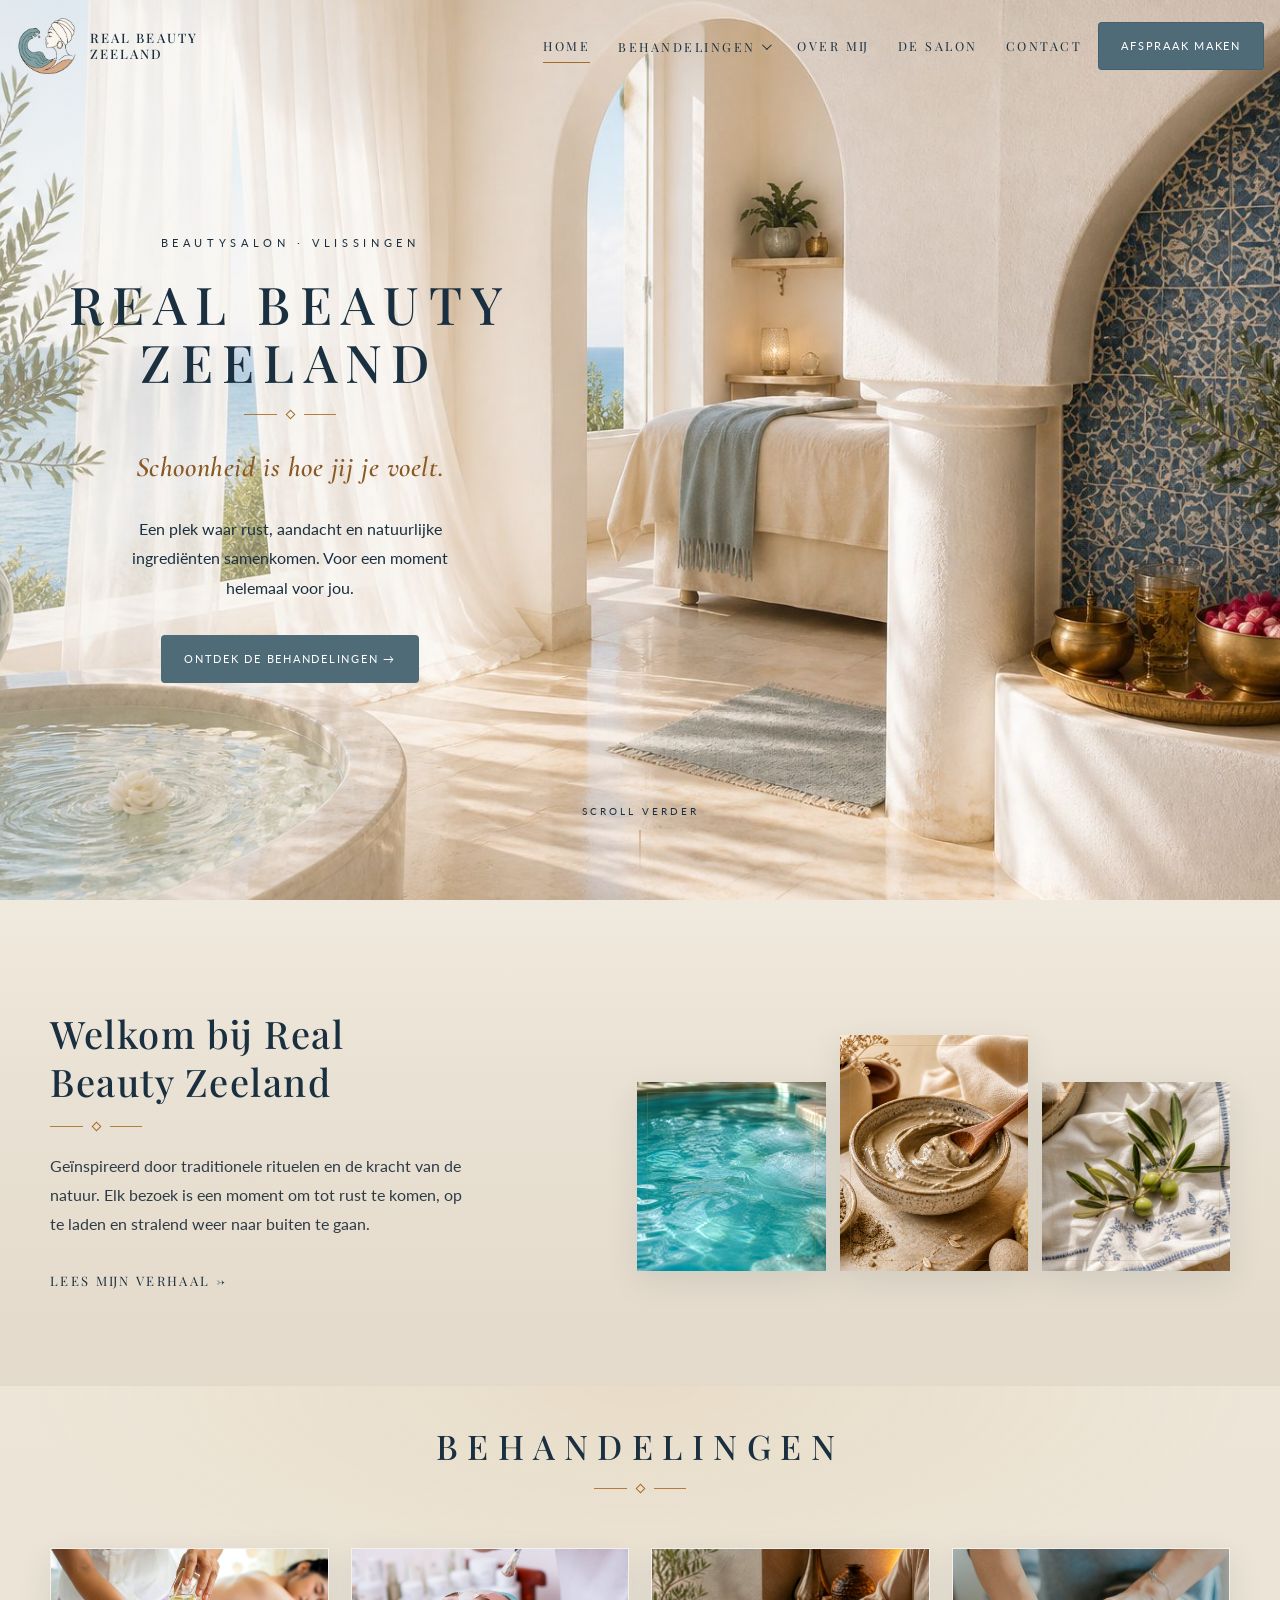
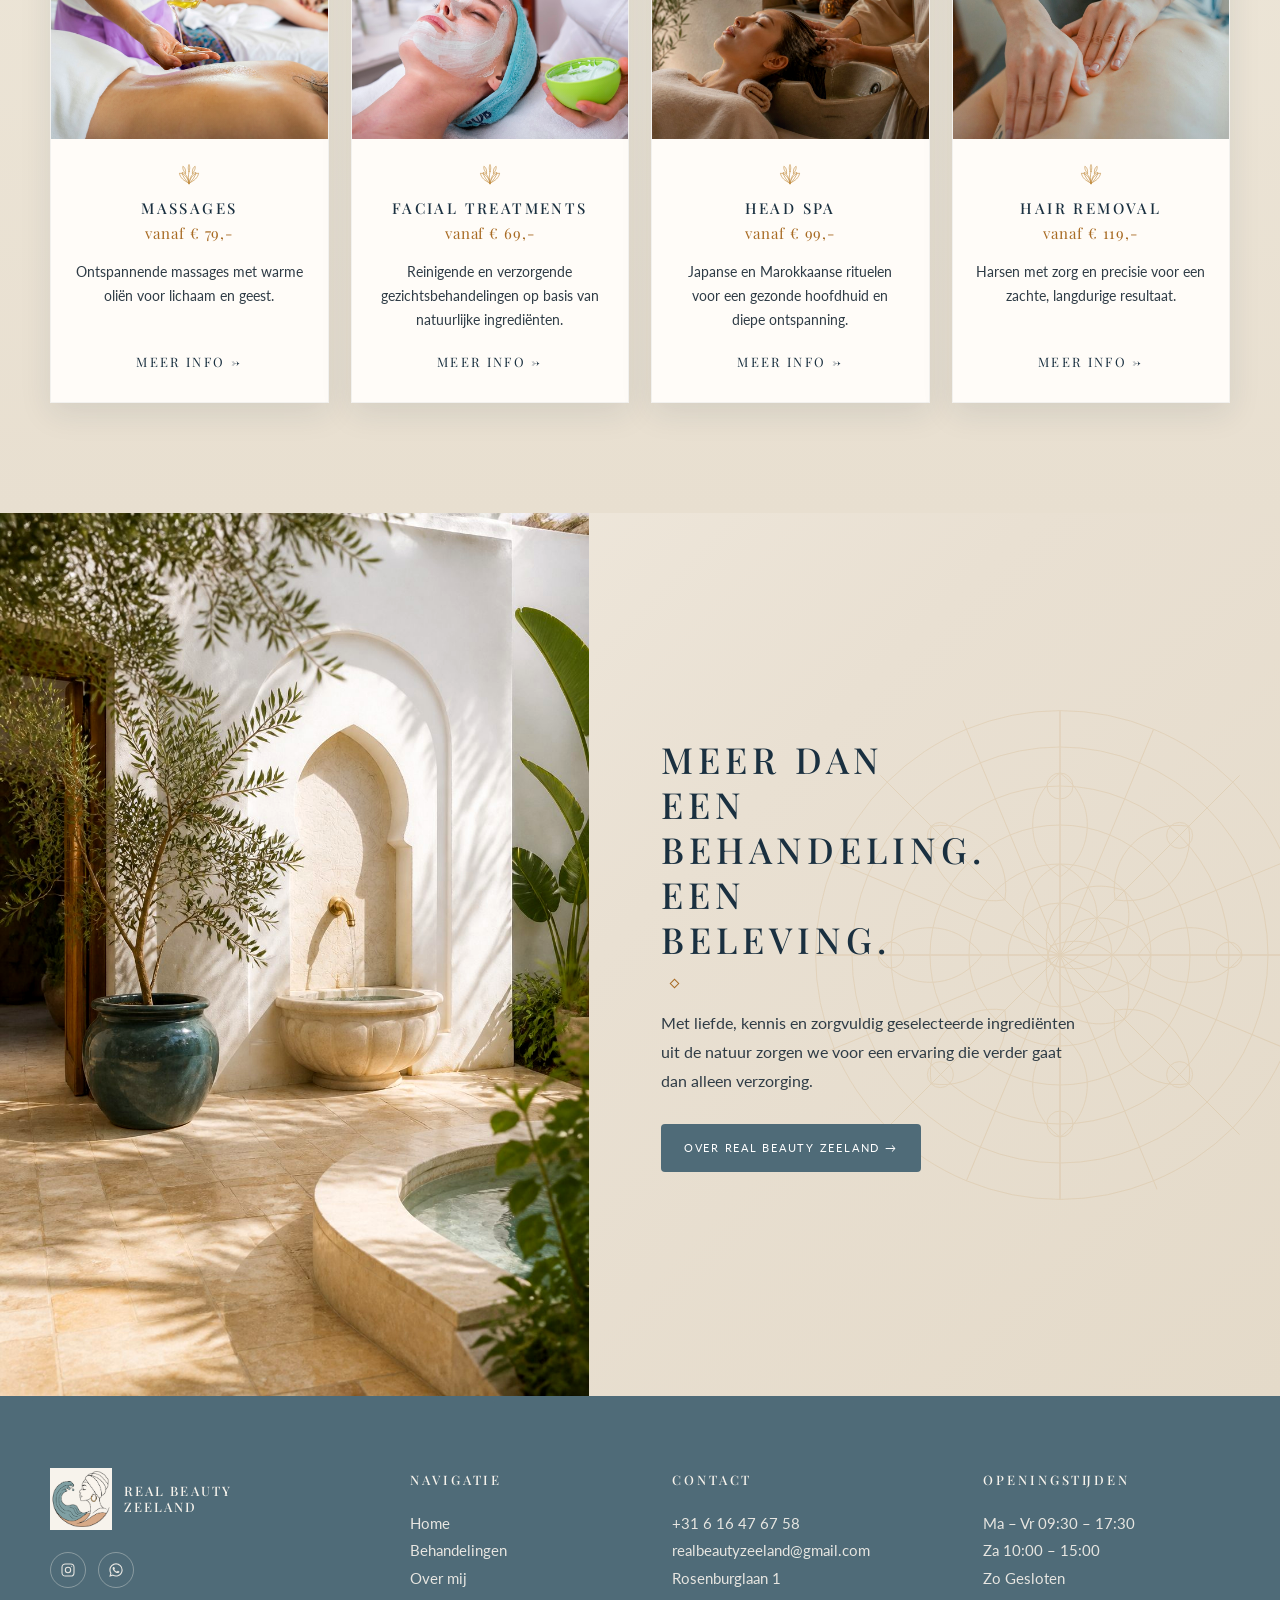
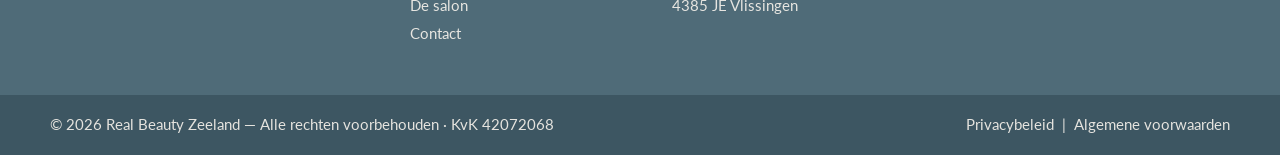
==== commit e7cabb62: "Apply stronger brand contrast across the whole site. Co-authored-by: Cursor <cursoragent@cursor.com>" ====
--- a/index.html
+++ b/index.html
@@ -21,7 +21,7 @@
   <link rel="preconnect" href="https://fonts.googleapis.com">
   <link rel="preconnect" href="https://fonts.gstatic.com" crossorigin>
   <link href="https://fonts.googleapis.com/css2?family=Bodoni+Moda:ital,opsz,wght@0,6..96,400;0,6..96,500;1,6..96,400&family=Cormorant+Garamond:ital,wght@0,500;0,600;1,500;1,600&family=Italiana&family=Lato:wght@300;400&family=Playfair+Display:ital,wght@0,400;0,500;0,600;1,400&display=swap" rel="stylesheet">
-  <link rel="stylesheet" href="css/style.css?v=20260814a">
+  <link rel="stylesheet" href="css/style.css?v=20260814c">
   <link rel="preload" as="image" href="images/hero-mobile.jpg?v=20260813r" media="(max-width: 900px)">
   <link rel="preload" as="image" href="images/hero.jpg?v=20260813r" media="(min-width: 901px)">
   <script type="application/ld+json">
--- a/css/style.css
+++ b/css/style.css
@@ -5,18 +5,18 @@
 :root {
   --cream: #F7F3EC;
   --cream-deep: #EFE8DC;
-  --navy: #2C4356;
-  --gold: #C08A3E;
-  --gold-soft: #D4A45A;
-  --dust: #7C97A3;
-  --dust-deep: #5C7684;
-  --dust-dark: #4A6270;
-  --text: #5A5A5A;
+  --navy: #1A3040;
+  --gold: #A86B24;
+  --gold-soft: #C08A3E;
+  --dust: #4F6B78;
+  --dust-deep: #3D5662;
+  --dust-dark: #334A54;
+  --text: #2F3C46;
   --white: #FFFcf7;
   --card: #FFFcf8;
-  --line: rgba(44, 67, 86, 0.12);
-  --shadow: 0 10px 30px rgba(44, 67, 86, 0.08);
-  --shadow-hover: 0 18px 40px rgba(44, 67, 86, 0.14);
+  --line: rgba(26, 48, 64, 0.14);
+  --shadow: 0 10px 30px rgba(26, 48, 64, 0.1);
+  --shadow-hover: 0 18px 40px rgba(26, 48, 64, 0.16);
   --serif: "Playfair Display", "Cormorant Garamond", Georgia, serif;
   --serif-soft: "Cormorant Garamond", "Playfair Display", Georgia, serif;
   --serif-hero: "Bodoni Moda", "Playfair Display", Georgia, serif;
@@ -42,7 +42,7 @@
 
 body {
   font-family: var(--sans);
-  font-weight: 300;
+  font-weight: 400;
   font-size: 16px;
   line-height: 1.8;
   color: var(--text);
@@ -494,9 +494,9 @@
   font-family: var(--serif-soft);
   font-style: italic;
   font-size: clamp(22px, 2.2vw, 28px);
-  color: #A6835A;
+  color: #8A5A24;
   letter-spacing: 0.02em;
-  font-weight: 500;
+  font-weight: 600;
   margin-bottom: 22px;
   text-shadow: none;
 }
@@ -505,7 +505,7 @@
   font-family: var(--sans);
   font-style: normal;
   font-size: 15.5px;
-  font-weight: 300;
+  font-weight: 400;
   line-height: 1.9;
   margin-bottom: 32px;
   max-width: 38ch;
@@ -2262,7 +2262,7 @@
   .hero-tagline {
     font-size: clamp(18px, 4.4vw, 22px);
     margin-bottom: 24px;
-    color: #8F6E3F;
+    color: #8A5A24;
     text-shadow: 0 1px 12px rgba(247, 243, 236, 0.95);
   }
   .hero-content p:not(.hero-kicker):not(.hero-tagline) {
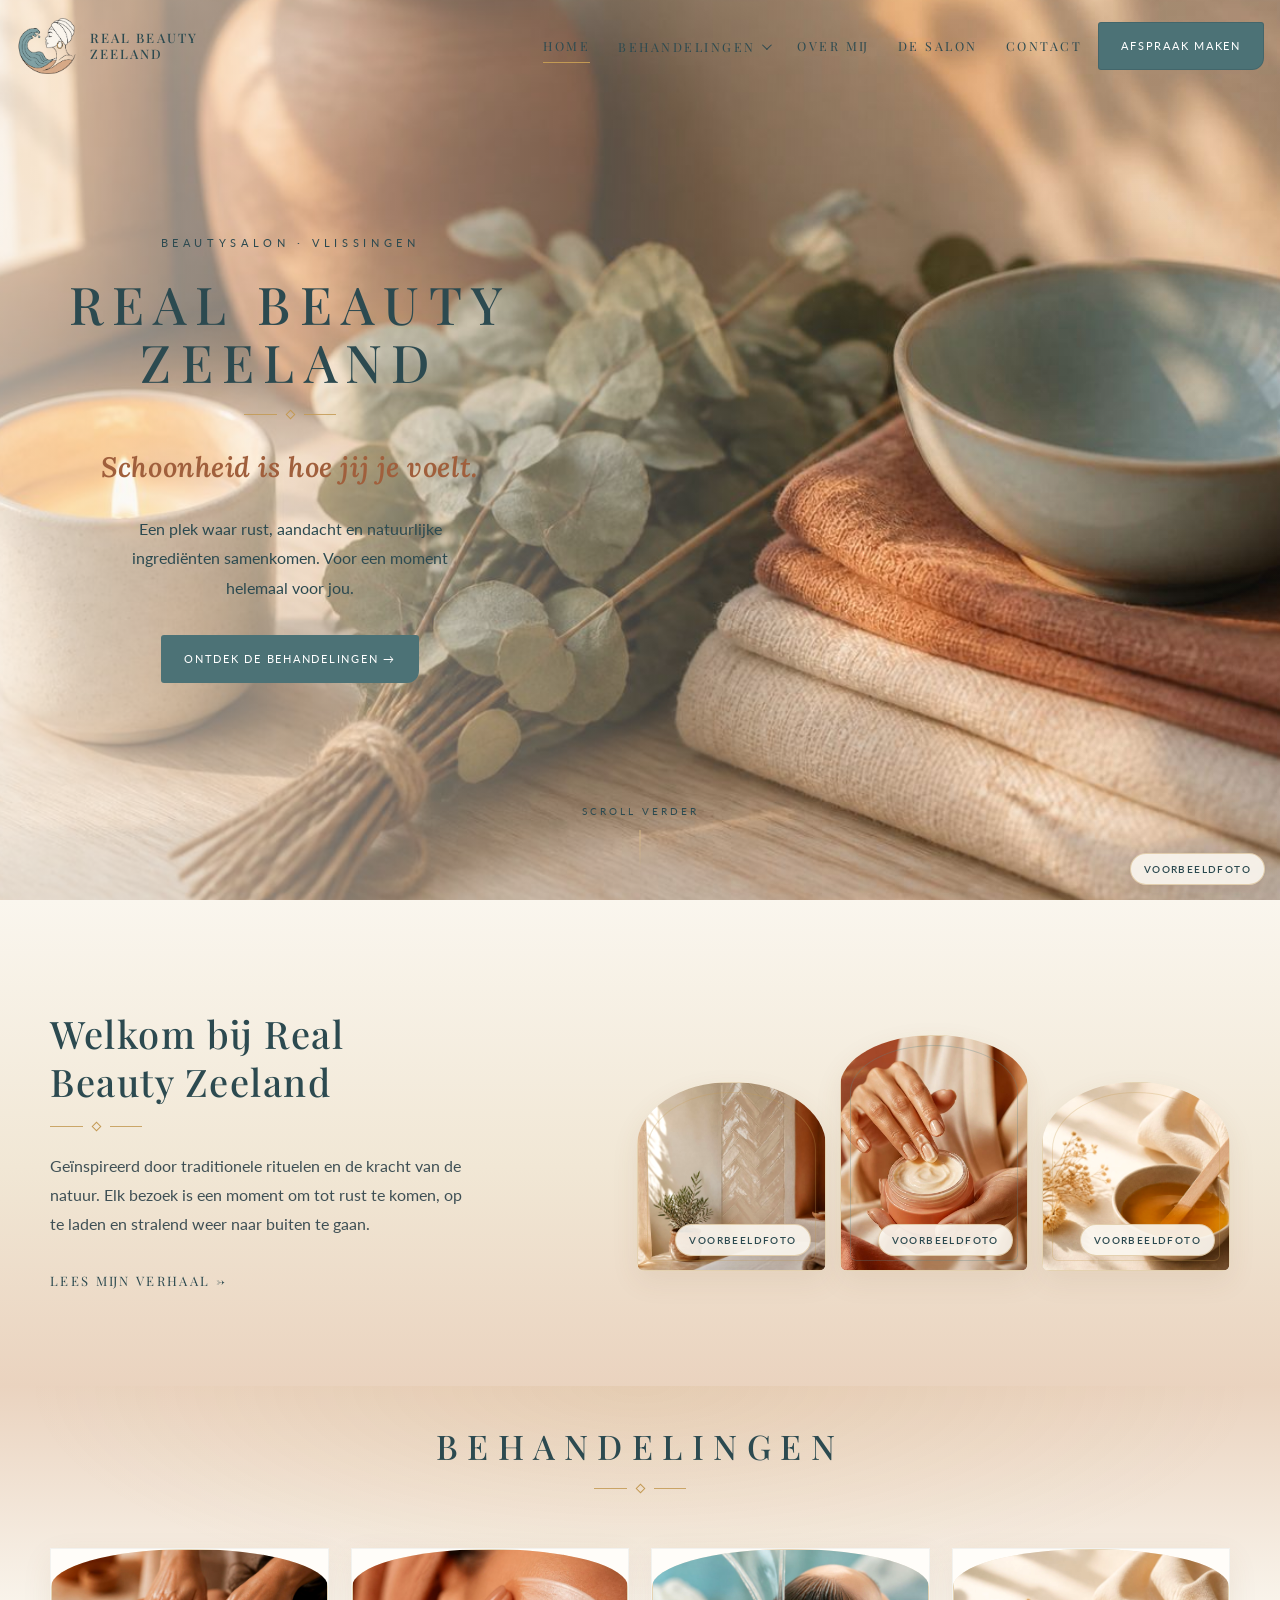
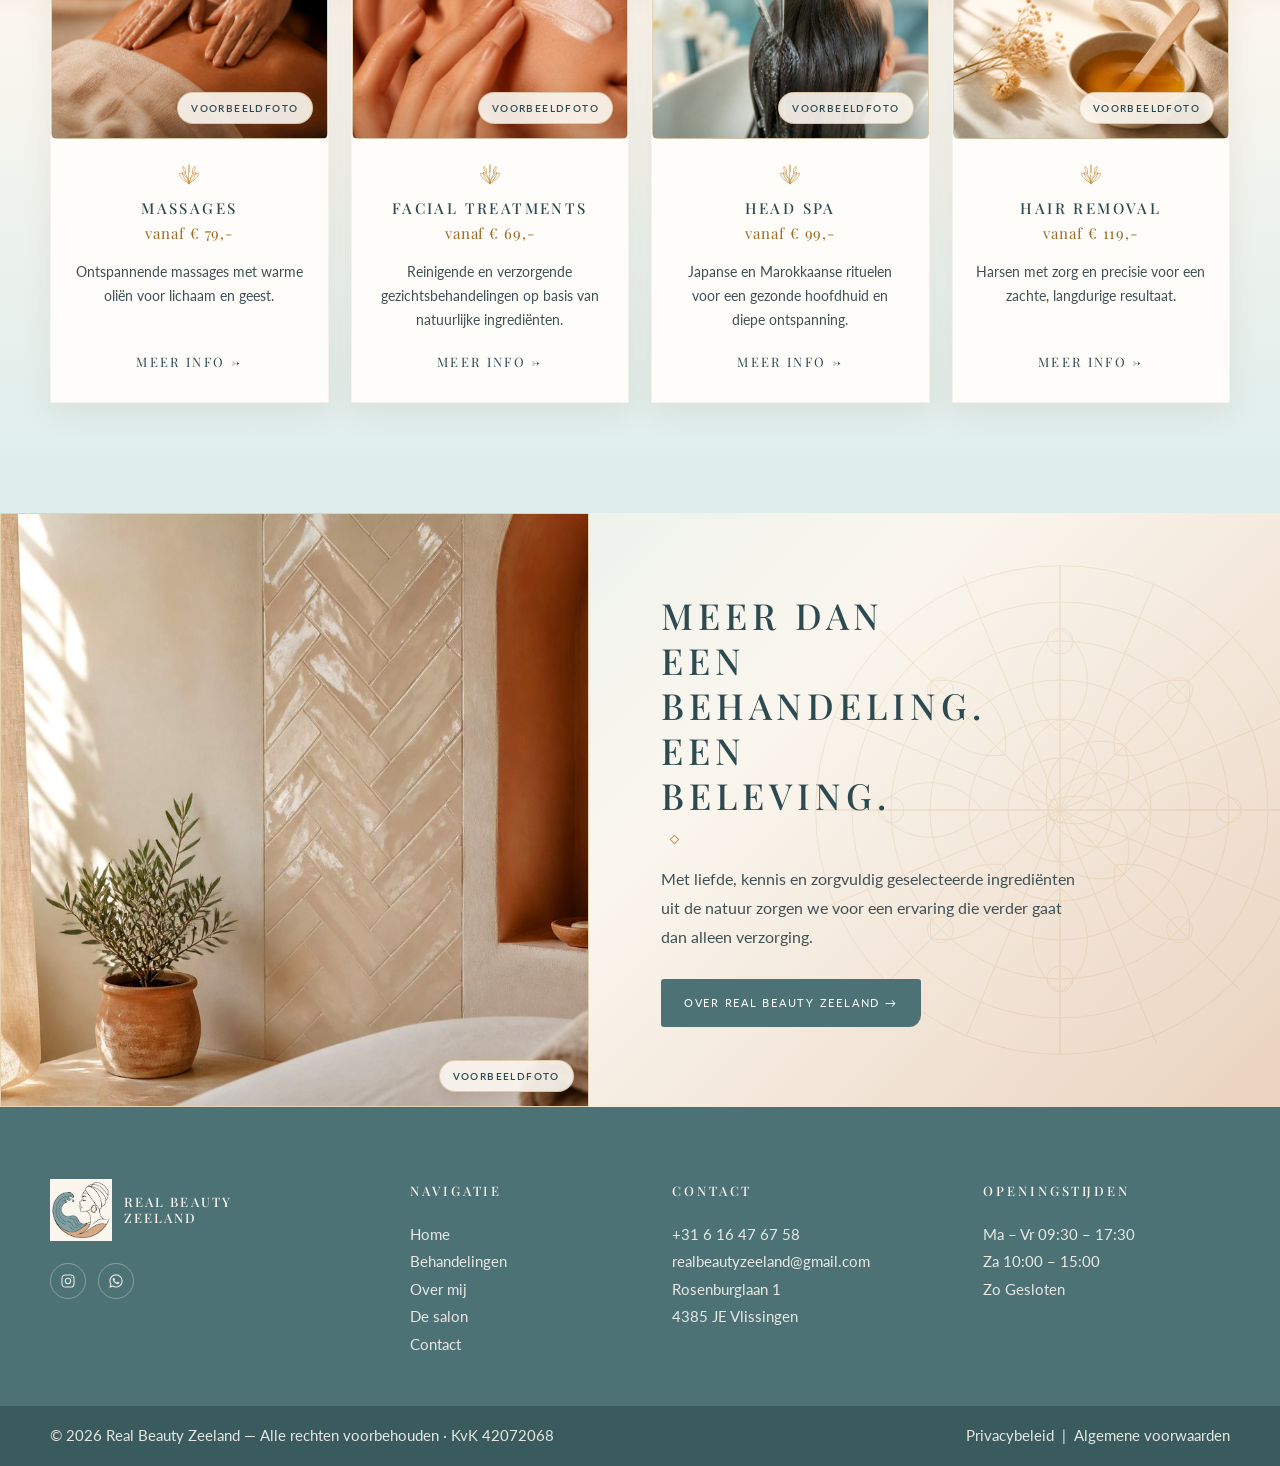
==== commit 005d3781: "Restyle site to Terra & Aqua brand identity with example photos Overhaul the color palette, typograp" ====
--- a/index.html
+++ b/index.html
@@ -1,8 +1,8 @@
-﻿<!DOCTYPE html>
+<!DOCTYPE html>
 <html lang="nl">
 <head>
   <meta charset="UTF-8">
-    <meta name="theme-color" content="#F7F3EC">
+    <meta name="theme-color" content="#FAF6EE">
   <meta name="robots" content="index, follow">
   <meta name="viewport" content="width=device-width, initial-scale=1, viewport-fit=cover">
   <title>Real Beauty Zeeland | Schoonheidssalon Vlissingen</title>
@@ -15,15 +15,13 @@
   <meta property="og:site_name" content="Real Beauty Zeeland">
   <meta name="twitter:card" content="summary_large_image">
   <meta property="og:locale" content="nl_NL">
-  <meta property="og:image" content="https://realbeautyzeeland.nl/images/hero.jpg">
+  <meta property="og:image" content="https://realbeautyzeeland.nl/images/logo.png">
   <link rel="icon" href="images/logo.png?v=20260813w" type="image/png">
   <link rel="apple-touch-icon" href="images/logo.png?v=20260813w">
   <link rel="preconnect" href="https://fonts.googleapis.com">
   <link rel="preconnect" href="https://fonts.gstatic.com" crossorigin>
-  <link href="https://fonts.googleapis.com/css2?family=Bodoni+Moda:ital,opsz,wght@0,6..96,400;0,6..96,500;1,6..96,400&family=Cormorant+Garamond:ital,wght@0,500;0,600;1,500;1,600&family=Italiana&family=Lato:wght@300;400&family=Playfair+Display:ital,wght@0,400;0,500;0,600;1,400&display=swap" rel="stylesheet">
-  <link rel="stylesheet" href="css/style.css?v=20260814c">
-  <link rel="preload" as="image" href="images/hero-mobile.jpg?v=20260813r" media="(max-width: 900px)">
-  <link rel="preload" as="image" href="images/hero.jpg?v=20260813r" media="(min-width: 901px)">
+  <link href="https://fonts.googleapis.com/css2?family=Lora:ital,wght@0,500;0,600;1,500;1,600&family=Lato:wght@300;400&family=Playfair+Display:ital,wght@0,400;0,500;0,600;1,400&display=swap" rel="stylesheet">
+  <link rel="stylesheet" href="css/style.css?v=20260816b">
   <script type="application/ld+json">
   {
     "@context": "https://schema.org",
@@ -33,14 +31,15 @@
     "url": "https://realbeautyzeeland.nl/",
     "telephone": "+31616476758",
     "email": "realbeautyzeeland@gmail.com",
-    "image": "https://realbeautyzeeland.nl/images/hero.jpg",
+    "image": "https://realbeautyzeeland.nl/images/logo.png",
     "priceRange": "€€",
     "founder": {
       "@type": "Person",
       "name": "Yamina"
     },
     "sameAs": [
-      "https://wa.me/31616476758"
+      "https://wa.me/31616476758",
+      "https://www.instagram.com/realbeautyzeeland/"
     ],
     "address": {
       "@type": "PostalAddress",
@@ -94,10 +93,10 @@
   <main id="main">
     <section class="hero">
       <div class="hero-media">
-        <picture>
-          <source media="(max-width: 900px)" srcset="images/hero-mobile.jpg?v=20260813r">
-          <img src="images/hero.jpg?v=20260813r" alt="Luxe spa-suite met witte bogen, blauw Marokkaans tegelwerk, whirlpool met bloemblaadjes en zeezicht" width="1536" height="1024" fetchpriority="high">
-        </picture>
+        <div class="photo-placeholder photo-placeholder--example">
+          <img src="images/voorbeeld-sfeer.jpg" alt="Kaars, linnen handdoeken en natuurlijke materialen in warme Terra- en Aqua-tinten — voorbeeldfoto" loading="lazy" decoding="async">
+          <span class="photo-placeholder-badge">Voorbeeldfoto</span>
+        </div>
       </div>
       <div class="hero-content reveal">
         <p class="hero-kicker">Beautysalon · Vlissingen</p>
@@ -119,9 +118,24 @@
           <a class="text-link" href="over-mij.html">Lees mijn verhaal →</a>
         </div>
         <div class="welcome-photos">
-          <figure class="reveal d1"><img src="images/welcome-water.jpg" alt="Rimpelend water in een rustgevend spa-bad" width="900" height="900" loading="lazy" decoding="async"></figure>
-          <figure class="reveal d2"><img src="images/welcome-mask.jpg" alt="Natuurlijke kleimasker in een kommetje met houten lepel" width="900" height="900" loading="lazy" decoding="async"></figure>
-          <figure class="reveal d3"><img src="images/welcome-olive.jpg" alt="Olijftakje op geborduurd linnen" width="900" height="900" loading="lazy" decoding="async"></figure>
+          <figure class="reveal d1">
+            <div class="photo-placeholder photo-placeholder--example">
+              <img src="images/voorbeeld-salon.jpg" alt="Natuurlijke materialen en Marokkaanse tegeldetail in de salon — voorbeeldfoto" loading="lazy" decoding="async">
+              <span class="photo-placeholder-badge">Voorbeeldfoto</span>
+            </div>
+          </figure>
+          <figure class="reveal d2">
+            <div class="photo-placeholder photo-placeholder--example">
+              <img src="images/voorbeeld-verzorging.jpg" alt="Handen die met warme zorg gezichtscrème aanbrengen — voorbeeldfoto" loading="lazy" decoding="async">
+              <span class="photo-placeholder-badge">Voorbeeldfoto</span>
+            </div>
+          </figure>
+          <figure class="reveal d3">
+            <div class="photo-placeholder photo-placeholder--example">
+              <img src="images/voorbeeld-ontharing.jpg" alt="Warme wax, houten spatel en linnen doek — voorbeeldfoto" loading="lazy" decoding="async">
+              <span class="photo-placeholder-badge">Voorbeeldfoto</span>
+            </div>
+          </figure>
         </div>
       </div>
     </section>
@@ -134,7 +148,12 @@
         </div>
         <div class="cards">
           <article class="card reveal">
-            <div class="card-media"><img src="images/massage.jpg" alt="Ontspannende rugmassage met warme oliën" width="1000" height="688" loading="lazy" decoding="async"></div>
+            <div class="card-media">
+              <div class="photo-placeholder photo-placeholder--example">
+                <img src="images/voorbeeld-massage.jpg" alt="Handen die een ontspannende massage geven met warme olie — voorbeeldfoto" loading="lazy" decoding="async">
+                <span class="photo-placeholder-badge">Voorbeeldfoto</span>
+              </div>
+            </div>
             <div class="card-body">
               <img class="card-icon" src="images/lotus.svg" alt="" width="28" height="28">
               <h3>MASSAGES</h3>
@@ -144,7 +163,12 @@
             </div>
           </article>
           <article class="card reveal d1">
-            <div class="card-media"><img src="images/facial.jpg" alt="Vrouw tijdens een ontspannen gezichtsbehandeling" width="1000" height="688" loading="lazy" decoding="async"></div>
+            <div class="card-media">
+              <div class="photo-placeholder photo-placeholder--example">
+                <img src="images/voorbeeld-facial.jpg" alt="Close-up van een gezichtsbehandeling met crème — voorbeeldfoto" loading="lazy" decoding="async">
+                <span class="photo-placeholder-badge">Voorbeeldfoto</span>
+              </div>
+            </div>
             <div class="card-body">
               <img class="card-icon" src="images/lotus.svg" alt="" width="28" height="28">
               <h3>FACIAL TREATMENTS</h3>
@@ -154,7 +178,12 @@
             </div>
           </article>
           <article class="card reveal d2">
-            <div class="card-media"><img src="images/headspa.jpg" alt="Hoofdhuid- en haarwasbehandeling in de salon" width="1000" height="688" loading="lazy" decoding="async"></div>
+            <div class="card-media">
+              <div class="photo-placeholder photo-placeholder--example">
+                <img src="images/voorbeeld-hoofdhuid.jpg" alt="Warm water dat over het haar stroomt tijdens een head spa — voorbeeldfoto" loading="lazy" decoding="async">
+                <span class="photo-placeholder-badge">Voorbeeldfoto</span>
+              </div>
+            </div>
             <div class="card-body">
               <img class="card-icon" src="images/lotus.svg" alt="" width="28" height="28">
               <h3>HEAD SPA</h3>
@@ -164,7 +193,12 @@
             </div>
           </article>
           <article class="card reveal d3">
-            <div class="card-media"><img src="images/hairremoval.jpg" alt="Verzorgde, gladde huid na een harsbehandeling" width="1000" height="688" loading="lazy" decoding="async"></div>
+            <div class="card-media">
+              <div class="photo-placeholder photo-placeholder--example">
+                <img src="images/voorbeeld-ontharing.jpg" alt="Warme wax, houten spatel en linnen doek — voorbeeldfoto" loading="lazy" decoding="async">
+                <span class="photo-placeholder-badge">Voorbeeldfoto</span>
+              </div>
+            </div>
             <div class="card-body">
               <img class="card-icon" src="images/lotus.svg" alt="" width="28" height="28">
               <h3>HAIR REMOVAL</h3>
@@ -180,7 +214,10 @@
     <section class="experience">
       <div class="experience-grid">
         <div class="experience-photo reveal">
-          <img src="images/experience.jpg" alt="Zonovergoten patio met witte bogen, fontein en olijfbomen" width="1200" height="1500" loading="lazy" decoding="async">
+          <div class="photo-placeholder photo-placeholder--example">
+            <img src="images/voorbeeld-salon.jpg" alt="Sfeervol detail van de salon met natuurlijke materialen — voorbeeldfoto" loading="lazy" decoding="async">
+            <span class="photo-placeholder-badge">Voorbeeldfoto</span>
+          </div>
         </div>
         <div class="experience-copy reveal d2">
           <h2>MEER DAN EEN BEHANDELING. EEN BELEVING.</h2>
@@ -200,7 +237,7 @@
           <span class="logo-text">REAL BEAUTY<br>ZEELAND</span>
         </a>
         <div class="socials">
-          <a href="https://www.instagram.com/" target="_blank" rel="noopener noreferrer" aria-label="Instagram">
+          <a href="https://www.instagram.com/realbeautyzeeland/" target="_blank" rel="noopener noreferrer" aria-label="Instagram">
             <svg viewBox="0 0 24 24" fill="none" stroke="currentColor" stroke-width="1.6"><rect x="3" y="3" width="18" height="18" rx="5"/><circle cx="12" cy="12" r="4"/><circle cx="17.5" cy="6.5" r="0.8" fill="currentColor" stroke="none"/></svg>
           </a>
           <a href="https://wa.me/31616476758" target="_blank" rel="noopener noreferrer" aria-label="WhatsApp">
--- a/css/style.css
+++ b/css/style.css
@@ -1,27 +1,44 @@
 ﻿/* ============================================
-   Real Beauty Zeeland â€” Design system
+   Real Beauty Zeeland — Design system
+   Terra & Aqua: licht, warm en verfijnd,
+   met een zachte Marokkaans-oriëntaalse invloed
    ============================================ */
 
 :root {
-  --cream: #F7F3EC;
-  --cream-deep: #EFE8DC;
-  --navy: #1A3040;
-  --gold: #A86B24;
-  --gold-soft: #C08A3E;
-  --dust: #4F6B78;
-  --dust-deep: #3D5662;
-  --dust-dark: #334A54;
-  --text: #2F3C46;
-  --white: #FFFcf7;
-  --card: #FFFcf8;
-  --line: rgba(26, 48, 64, 0.14);
-  --shadow: 0 10px 30px rgba(26, 48, 64, 0.1);
-  --shadow-hover: 0 18px 40px rgba(26, 48, 64, 0.16);
-  --serif: "Playfair Display", "Cormorant Garamond", Georgia, serif;
-  --serif-soft: "Cormorant Garamond", "Playfair Display", Georgia, serif;
-  --serif-hero: "Bodoni Moda", "Playfair Display", Georgia, serif;
-  --script-hero: "Italiana", "Cormorant Garamond", Georgia, serif;
+  /* Base — licht, kalm crème */
+  --cream: #FAF6EE;
+  --cream-deep: #F1E7D5;
+  --white: #FFFEFB;
+  --card: #FFFDF9;
+
+  /* Terra — warme, aardse accenten */
+  --terra: #C17A54;
+  --terra-soft: #EAD3BF;
+  --terra-deep: #A05F3C;
+
+  /* Aqua — zacht waterblauw */
+  --aqua: #86AFB2;
+  --aqua-soft: #DCEDEC;
+  --aqua-deep: #4C7276;
+  --aqua-deeper: #3A5B5E;
+
+  /* Goud — subtiele, warme highlight */
+  --gold: #C39A54;
+  --gold-soft: #DABD86;
+  --gold-deep: #9A6B28;
+
+  /* Tekst & lijnen */
+  --navy: #2C4A50;
+  --text: #3F5055;
+  --line: rgba(44, 74, 80, 0.14);
+  --shadow: 0 10px 28px rgba(120, 78, 48, 0.09);
+  --shadow-hover: 0 16px 36px rgba(120, 78, 48, 0.16);
+
+  /* Typografie */
+  --serif: "Playfair Display", "Lora", Georgia, serif;
+  --serif-soft: "Lora", "Playfair Display", Georgia, serif;
   --sans: "Lato", "Montserrat", "Helvetica Neue", Arial, sans-serif;
+
   --max: 1180px;
   --header-h: 92px;
   --ease: cubic-bezier(0.22, 1, 0.36, 1);
@@ -103,7 +120,7 @@
   font-family: var(--serif);
   color: var(--navy);
   font-weight: 500;
-  letter-spacing: 0.14em;
+  letter-spacing: 0.06em;
   line-height: 1.2;
 }
 
@@ -114,7 +131,7 @@
   gap: 10px;
   width: 92px;
   margin: 18px 0 22px;
-  color: var(--gold);
+  color: var(--gold-deep);
 }
 
 .ornament.left {
@@ -144,7 +161,7 @@
   align-items: center;
   justify-content: center;
   gap: 10px;
-  background: var(--dust);
+  background: var(--aqua-deep);
   color: #fff;
   font-family: var(--sans);
   font-weight: 400;
@@ -153,16 +170,16 @@
   text-transform: uppercase;
   padding: 13px 22px;
   border: 1px solid transparent;
-  border-radius: 4px;
+  border-radius: 3px 3px 12px 3px;
   cursor: pointer;
   transition: background 0.35s var(--ease), transform 0.35s var(--ease), box-shadow 0.35s var(--ease);
   white-space: nowrap;
 }
 
 .btn:hover {
-  background: var(--dust-deep);
+  background: var(--navy);
   transform: translateY(-1px);
-  box-shadow: 0 8px 18px rgba(92, 118, 132, 0.28);
+  box-shadow: 0 8px 18px rgba(44, 74, 80, 0.32);
 }
 
 .btn-gold {
@@ -172,7 +189,7 @@
 
 .btn-gold:hover {
   background: var(--gold-soft);
-  box-shadow: 0 8px 18px rgba(192, 138, 62, 0.28);
+  box-shadow: 0 8px 18px rgba(195, 154, 84, 0.3);
 }
 
 .text-link {
@@ -190,8 +207,8 @@
 }
 
 .text-link:hover {
-  color: var(--gold);
-  border-color: var(--gold);
+  color: var(--gold-deep);
+  border-color: var(--gold-deep);
   gap: 12px;
 }
 
@@ -208,8 +225,25 @@
 
 .site-header.scrolled,
 .site-header.solid {
-  background: rgba(247, 243, 236, 0.96);
+  background: rgba(250, 246, 238, 0.96);
   box-shadow: 0 1px 0 var(--line);
+}
+
+.site-header::after {
+  content: "";
+  position: absolute;
+  left: 0;
+  right: 0;
+  bottom: 0;
+  height: 2px;
+  background: linear-gradient(90deg, var(--terra) 0%, var(--gold) 45%, var(--aqua) 100%);
+  opacity: 0;
+  transition: opacity 0.4s var(--ease);
+}
+
+.site-header.scrolled::after,
+.site-header.solid::after {
+  opacity: 1;
 }
 
 .header-inner {
@@ -349,7 +383,7 @@
 }
 
 .dropdown a:hover {
-  color: var(--gold);
+  color: var(--gold-deep);
 }
 
 .header-cta {
@@ -401,7 +435,7 @@
   display: flex;
   align-items: center;
   overflow: hidden;
-  background: #1f3342;
+  background: linear-gradient(155deg, var(--terra-soft) 0%, var(--cream) 46%, var(--aqua-soft) 100%);
 }
 
 .hero-media {
@@ -435,9 +469,9 @@
   inset: 0;
   background: linear-gradient(
     to right,
-    rgba(247, 243, 236, 0.42) 0%,
-    rgba(247, 243, 236, 0.18) 42%,
-    rgba(247, 243, 236, 0) 72%
+    rgba(250, 246, 238, 0.62) 0%,
+    rgba(250, 246, 238, 0.32) 42%,
+    rgba(250, 246, 238, 0.04) 72%
   );
   pointer-events: none;
 }
@@ -483,7 +517,7 @@
 
 .hero-content .ornament {
   margin: 20px auto 24px;
-  color: var(--gold);
+  color: var(--gold-deep);
 }
 
 .hero-content .ornament span {
@@ -494,7 +528,7 @@
   font-family: var(--serif-soft);
   font-style: italic;
   font-size: clamp(22px, 2.2vw, 28px);
-  color: #8A5A24;
+  color: var(--terra-deep);
   letter-spacing: 0.02em;
   font-weight: 600;
   margin-bottom: 22px;
@@ -565,10 +599,10 @@
 }
 
 .page-home .site-header:not(.scrolled):not(.solid) .header-cta {
-  border-color: rgba(44, 67, 86, 0.28);
-}
-
-/* Page hero (inner pages) — heldere foto, lichte scrim alleen voor titel */
+  border-color: rgba(44, 74, 80, 0.28);
+}
+
+/* Page hero (inner pages) — licht crème/terra/aqua verloop, klaar voor eigen foto's */
 .page-hero {
   position: relative;
   min-height: 48vh;
@@ -576,7 +610,19 @@
   align-items: flex-end;
   padding: 140px 0 64px;
   overflow: hidden;
-  background: var(--navy);
+  background: linear-gradient(150deg, var(--terra-soft) 0%, var(--cream) 48%, var(--aqua-soft) 100%);
+  border-bottom: 1px solid rgba(195, 154, 84, 0.3);
+}
+
+.page-hero::before {
+  content: "";
+  position: absolute;
+  left: 0;
+  right: 0;
+  bottom: -1px;
+  height: 3px;
+  background: linear-gradient(90deg, var(--terra) 0%, var(--gold) 48%, var(--aqua) 100%);
+  z-index: 2;
 }
 
 .page-hero img {
@@ -593,12 +639,7 @@
   content: "";
   position: absolute;
   inset: 0;
-  background:
-    linear-gradient(180deg,
-      rgba(44, 67, 86, 0.06) 0%,
-      rgba(44, 67, 86, 0.1) 38%,
-      rgba(44, 67, 86, 0.42) 100%),
-    radial-gradient(ellipse 90% 70% at 50% 40%, transparent 45%, rgba(44, 67, 86, 0.14) 100%);
+  background: linear-gradient(180deg, rgba(250, 246, 238, 0.22) 0%, rgba(250, 246, 238, 0.72) 100%);
   pointer-events: none;
 }
 
@@ -609,34 +650,33 @@
 }
 
 .page-hero h1 {
-  color: var(--cream);
+  color: var(--navy);
   font-size: clamp(28px, 4vw, 44px);
-  letter-spacing: 0.2em;
-  text-shadow: 0 2px 24px rgba(44, 67, 86, 0.35);
+  letter-spacing: 0.14em;
+  text-shadow: none;
 }
 
 .page-hero .ornament {
   margin-inline: auto;
-  color: var(--gold);
+  color: var(--gold-deep);
 }
 
 .page-hero .ornament span {
-  background: var(--gold);
+  background: linear-gradient(90deg, var(--terra), var(--gold));
 }
 
 .page-hero p {
-  color: rgba(247, 243, 236, 0.94);
+  color: var(--text);
   font-family: var(--serif-soft);
   font-style: italic;
   font-size: 20px;
-  text-shadow: 0 1px 16px rgba(44, 67, 86, 0.35);
+  text-shadow: none;
 }
 
 /* ========== Welcome ========== */
 .welcome {
   padding: 110px 0 90px;
-  background:
-    linear-gradient(180deg, #F0E9DD 0%, #E8E0D2 45%, #E4DACB 100%);
+  background: linear-gradient(180deg, var(--cream) 0%, var(--cream-deep) 55%, var(--terra-soft) 100%);
 }
 
 .welcome-grid {
@@ -672,21 +712,29 @@
   aspect-ratio: 1;
   background: var(--cream-deep);
   box-shadow: var(--shadow);
+  border-radius: 50% 50% 8px 8px / 34% 34% 8px 8px;
 }
 
 .welcome-photos figure:nth-child(2) {
   transform: translateY(-18px);
   aspect-ratio: 4 / 5;
+  border-radius: 50% 50% 8px 8px / 22% 22% 8px 8px;
 }
 
 .welcome-photos figure::after {
   content: "";
   position: absolute;
   inset: 10px;
-  border: 1px solid rgba(192, 138, 62, 0.4);
+  border: 1px solid rgba(195, 154, 84, 0.45);
+  border-radius: 50% 50% 6px 6px / 34% 34% 6px 6px;
   pointer-events: none;
-  opacity: 0.55;
+  opacity: 0.6;
   transition: opacity 0.4s var(--ease), inset 0.4s var(--ease);
+}
+
+.welcome-photos figure:nth-child(2)::after {
+  border-radius: 50% 50% 6px 6px / 22% 22% 6px 6px;
+  border-color: rgba(91, 134, 137, 0.5);
 }
 
 .welcome-photos figure:hover::after {
@@ -710,8 +758,8 @@
 .treatments {
   padding: 40px 0 110px;
   background:
-    radial-gradient(ellipse 80% 50% at 50% 0%, rgba(192, 138, 62, 0.1), transparent 60%),
-    linear-gradient(180deg, #EDE6D8 0%, #E8DFD0 100%);
+    radial-gradient(ellipse 80% 50% at 50% 0%, rgba(195, 154, 84, 0.12), transparent 60%),
+    linear-gradient(180deg, var(--terra-soft) 0%, var(--cream) 32%, var(--aqua-soft) 100%);
 }
 
 .section-head {
@@ -736,7 +784,7 @@
 
 .card {
   background: var(--card);
-  border: 1px solid rgba(44, 67, 86, 0.06);
+  border: 1px solid rgba(44, 74, 80, 0.06);
   box-shadow: var(--shadow);
   display: flex;
   flex-direction: column;
@@ -746,20 +794,21 @@
 .card:hover {
   transform: translateY(-8px);
   box-shadow: var(--shadow-hover);
-  border-color: rgba(192, 138, 62, 0.28);
+  border-color: rgba(195, 154, 84, 0.32);
 }
 
 .card-media {
   overflow: hidden;
   aspect-ratio: 16 / 11;
   position: relative;
+  border-radius: 50% 50% 6px 6px / 20% 20% 6px 6px;
 }
 
 .card-media::after {
   content: "";
   position: absolute;
   inset: 0;
-  background: linear-gradient(180deg, transparent 70%, rgba(44, 67, 86, 0.12) 100%);
+  background: linear-gradient(180deg, transparent 70%, rgba(44, 74, 80, 0.12) 100%);
   pointer-events: none;
 }
 
@@ -788,7 +837,7 @@
 .card-icon {
   width: 28px;
   height: 28px;
-  color: var(--gold);
+  color: var(--gold-deep);
   margin-bottom: 10px;
 }
 
@@ -809,7 +858,7 @@
   font-family: var(--serif);
   font-size: 15px;
   letter-spacing: 0.06em;
-  color: var(--gold);
+  color: var(--gold-deep);
   margin: -6px 0 14px;
   flex: 0;
 }
@@ -817,8 +866,7 @@
 /* ========== Experience ========== */
 .experience {
   position: relative;
-  background:
-    linear-gradient(135deg, #F3EDE3 0%, #E9E0D2 48%, #E4DAC9 100%);
+  background: linear-gradient(135deg, var(--aqua-soft) 0%, var(--cream) 52%, var(--terra-soft) 100%);
   overflow: hidden;
 }
 
@@ -829,6 +877,7 @@
 }
 
 .experience-photo {
+  position: relative;
   min-height: 480px;
 }
 
@@ -885,7 +934,7 @@
 
 /* ========== Footer ========== */
 .site-footer {
-  background: var(--dust);
+  background: var(--aqua-deep);
   color: var(--cream);
   position: relative;
 }
@@ -898,11 +947,11 @@
   top: -18px;
   height: 28px;
   background:
-    radial-gradient(18px 18px at 10% 100%, var(--dust) 49%, transparent 50%),
-    radial-gradient(18px 18px at 30% 100%, var(--dust) 49%, transparent 50%),
-    radial-gradient(18px 18px at 50% 100%, var(--dust) 49%, transparent 50%),
-    radial-gradient(18px 18px at 70% 100%, var(--dust) 49%, transparent 50%),
-    radial-gradient(18px 18px at 90% 100%, var(--dust) 49%, transparent 50%);
+    radial-gradient(18px 18px at 10% 100%, var(--aqua-deep) 49%, transparent 50%),
+    radial-gradient(18px 18px at 30% 100%, var(--aqua-deep) 49%, transparent 50%),
+    radial-gradient(18px 18px at 50% 100%, var(--aqua-deep) 49%, transparent 50%),
+    radial-gradient(18px 18px at 70% 100%, var(--aqua-deep) 49%, transparent 50%),
+    radial-gradient(18px 18px at 90% 100%, var(--aqua-deep) 49%, transparent 50%);
   background-size: 20% 28px;
 }
 
@@ -936,7 +985,7 @@
 .socials a {
   width: 36px;
   height: 36px;
-  border: 1px solid rgba(247, 243, 236, 0.35);
+  border: 1px solid rgba(250, 246, 238, 0.35);
   border-radius: 50%;
   display: grid;
   place-items: center;
@@ -945,7 +994,7 @@
 }
 
 .socials a:hover {
-  background: rgba(247, 243, 236, 0.12);
+  background: rgba(250, 246, 238, 0.12);
   border-color: var(--cream);
 }
 
@@ -969,7 +1018,7 @@
 .site-footer a {
   font-size: 14.5px;
   line-height: 1.9;
-  color: rgba(247, 243, 236, 0.9);
+  color: rgba(250, 246, 238, 0.9);
 }
 
 .site-footer a:hover {
@@ -981,10 +1030,10 @@
 }
 
 .footer-bottom {
-  background: var(--dust-deep);
+  background: var(--aqua-deeper);
   padding: 16px 0;
   font-size: 12.5px;
-  color: rgba(247, 243, 236, 0.8);
+  color: rgba(250, 246, 238, 0.8);
 }
 
 .footer-bottom .container {
@@ -1043,7 +1092,7 @@
   font-family: var(--serif-soft);
   font-style: italic;
   font-size: 26px;
-  color: var(--gold);
+  color: var(--terra-deep);
   line-height: 1.4;
 }
 
@@ -1055,9 +1104,11 @@
 }
 
 .prose-photo {
+  position: relative;
   overflow: hidden;
   min-height: 420px;
   box-shadow: var(--shadow);
+  border-radius: 50% 50% 10px 10px / 14% 14% 10px 10px;
 }
 
 .prose-photo img {
@@ -1074,12 +1125,20 @@
   gap: 16px;
 }
 
+.split-photos > * {
+  position: relative;
+  width: 100%;
+  height: 280px;
+  overflow: hidden;
+  box-shadow: var(--shadow);
+  border-radius: 50% 50% 8px 8px / 24% 24% 8px 8px;
+}
+
 .split-photos img {
   width: 100%;
   height: 280px;
   object-fit: cover;
   filter: saturate(1.12) contrast(1.06);
-  box-shadow: var(--shadow);
 }
 
 .hours-table {
@@ -1143,7 +1202,7 @@
 .contact-list svg {
   width: 18px;
   height: 18px;
-  color: var(--gold);
+  color: var(--gold-deep);
   margin-top: 4px;
 }
 
@@ -1159,7 +1218,7 @@
   background: var(--card);
   padding: 42px 40px;
   box-shadow: var(--shadow);
-  border: 1px solid rgba(44, 67, 86, 0.06);
+  border: 1px solid rgba(44, 74, 80, 0.06);
 }
 
 .form-card h2 {
@@ -1192,7 +1251,7 @@
 .field textarea {
   width: 100%;
   background: var(--cream);
-  border: 1px solid rgba(44, 67, 86, 0.12);
+  border: 1px solid rgba(44, 74, 80, 0.12);
   padding: 12px 14px;
   color: var(--navy);
   font-size: 16px;
@@ -1205,7 +1264,7 @@
 .field input:focus,
 .field select:focus,
 .field textarea:focus {
-  border-color: var(--gold);
+  border-color: var(--gold-deep);
 }
 
 .field textarea {
@@ -1222,7 +1281,7 @@
 .form-success {
   display: none;
   padding: 16px;
-  background: rgba(124, 151, 163, 0.15);
+  background: rgba(134, 175, 178, 0.15);
   color: var(--navy);
   margin-bottom: 16px;
   font-size: 14.5px;
@@ -1235,7 +1294,7 @@
 /* ========== Booking widget (Salonized-style flow) ========== */
 .booking-widget {
   background: var(--card);
-  border: 1px solid rgba(44, 67, 86, 0.06);
+  border: 1px solid rgba(44, 74, 80, 0.06);
   box-shadow: var(--shadow);
   padding: 32px 30px 24px;
   display: flex;
@@ -1269,7 +1328,7 @@
   display: grid;
   place-items: center;
   font-size: 13px;
-  color: var(--dust-deep);
+  color: var(--aqua-deep);
   font-family: var(--serif);
   background: transparent;
   cursor: pointer;
@@ -1277,20 +1336,20 @@
 }
 
 .booking-steps button:hover:not(:disabled) {
-  border-color: var(--dust);
+  border-color: var(--aqua);
   color: var(--navy);
   transform: translateY(-1px);
 }
 
 .booking-steps button.is-active {
-  background: var(--dust);
-  border-color: var(--dust);
+  background: var(--aqua-deep);
+  border-color: var(--aqua-deep);
   color: #fff;
 }
 
 .booking-steps button.is-done {
-  background: rgba(124, 151, 163, 0.18);
-  border-color: var(--dust);
+  background: rgba(134, 175, 178, 0.18);
+  border-color: var(--aqua);
   color: var(--navy);
 }
 
@@ -1349,7 +1408,7 @@
 }
 
 .booking-cat:hover {
-  border-color: var(--dust);
+  border-color: var(--aqua);
 }
 
 .booking-cat.is-active {
@@ -1364,7 +1423,7 @@
   padding-right: 6px;
   margin-right: -2px;
   scrollbar-width: thin;
-  scrollbar-color: rgba(124, 151, 163, 0.45) transparent;
+  scrollbar-color: rgba(134, 175, 178, 0.45) transparent;
 }
 
 .booking-list::-webkit-scrollbar {
@@ -1372,7 +1431,7 @@
 }
 
 .booking-list::-webkit-scrollbar-thumb {
-  background: rgba(124, 151, 163, 0.4);
+  background: rgba(134, 175, 178, 0.4);
   border-radius: 999px;
 }
 
@@ -1380,7 +1439,7 @@
   font-size: 11px;
   letter-spacing: 0.18em;
   text-transform: uppercase;
-  color: var(--gold);
+  color: var(--gold-deep);
   margin: 16px 0 10px;
 }
 
@@ -1394,20 +1453,20 @@
   align-items: flex-start;
   padding: 14px 12px;
   border: 1px solid transparent;
-  border-bottom: 1px solid rgba(44, 67, 86, 0.08);
+  border-bottom: 1px solid rgba(44, 74, 80, 0.08);
   cursor: pointer;
   transition: background 0.2s, border-color 0.2s;
 }
 
 .booking-service:hover,
 .booking-service.is-selected {
-  background: rgba(247, 243, 236, 0.85);
-  border-color: rgba(124, 151, 163, 0.35);
+  background: rgba(250, 246, 238, 0.85);
+  border-color: rgba(134, 175, 178, 0.35);
 }
 
 .booking-service input {
   margin-top: 4px;
-  accent-color: var(--dust-deep);
+  accent-color: var(--aqua-deep);
   flex-shrink: 0;
 }
 
@@ -1433,7 +1492,7 @@
 
 .booking-service-price {
   font-family: var(--serif);
-  color: var(--gold);
+  color: var(--gold-deep);
   white-space: nowrap;
   font-size: 15px;
   flex-shrink: 0;
@@ -1442,7 +1501,7 @@
 .booking-service-meta {
   display: block;
   font-size: 12px;
-  color: var(--dust-deep);
+  color: var(--aqua-deep);
   margin: 2px 0 6px;
 }
 
@@ -1487,8 +1546,8 @@
 }
 
 .cal-nav-btn:hover {
-  border-color: var(--dust);
-  background: rgba(247, 243, 236, 0.8);
+  border-color: var(--aqua);
+  background: rgba(250, 246, 238, 0.8);
 }
 
 .cal-weekdays,
@@ -1503,7 +1562,7 @@
   font-size: 11px;
   letter-spacing: 0.08em;
   text-transform: uppercase;
-  color: var(--dust-deep);
+  color: var(--aqua-deep);
   padding-bottom: 8px;
 }
 
@@ -1525,11 +1584,11 @@
 }
 
 .cal-cell.is-today {
-  border-color: rgba(192, 138, 62, 0.45);
+  border-color: rgba(195, 154, 84, 0.45);
 }
 
 .cal-cell.is-selected {
-  background: var(--dust);
+  background: var(--aqua-deep);
   color: #fff;
 }
 
@@ -1540,14 +1599,14 @@
 }
 
 .cal-cell:not(:disabled):hover {
-  border-color: var(--dust);
+  border-color: var(--aqua);
 }
 
 .booking-sub {
   font-size: 13px;
   letter-spacing: 0.12em;
   text-transform: uppercase;
-  color: var(--gold);
+  color: var(--gold-deep);
   margin-bottom: 14px;
 }
 
@@ -1571,8 +1630,8 @@
 
 .booking-time:hover,
 .booking-time.is-selected {
-  background: var(--dust);
-  border-color: var(--dust);
+  background: var(--aqua-deep);
+  border-color: var(--aqua-deep);
   color: #fff;
 }
 
@@ -1587,7 +1646,7 @@
   padding: 18px;
   margin-bottom: 20px;
   background: var(--cream);
-  border: 1px solid rgba(44, 67, 86, 0.08);
+  border: 1px solid rgba(44, 74, 80, 0.08);
 }
 
 .booking-summary div {
@@ -1637,7 +1696,7 @@
 }
 
 .booking-back:hover {
-  color: var(--gold);
+  color: var(--gold-deep);
 }
 
 .booking-actions .btn {
@@ -1824,7 +1883,7 @@
     bottom: 0;
     background: var(--card);
     z-index: 3;
-    box-shadow: 0 -8px 16px rgba(247, 243, 236, 0.9);
+    box-shadow: 0 -8px 16px rgba(250, 246, 238, 0.9);
   }
   .booking-actions .btn {
     flex: 1 1 auto;
@@ -1864,6 +1923,101 @@
   .page-contact .wa-float {
     bottom: calc(18px + env(safe-area-inset-bottom));
   }
+}
+
+/* ========== Foto-placeholder ==========
+   Tijdelijke plek voor Yamina's eigen foto's van de salon,
+   producten en behandelingen. Vervang het element met deze
+   class simpelweg door een <img> zodra de foto's er zijn —
+   de omliggende vorm (boog, schaduw, rand) blijft dan intact. */
+.photo-placeholder {
+  width: 100%;
+  height: 100%;
+  min-height: 220px;
+  display: flex;
+  flex-direction: column;
+  align-items: center;
+  justify-content: center;
+  gap: 10px;
+  text-align: center;
+  padding: 26px 22px;
+  background: linear-gradient(160deg, var(--terra-soft) 0%, var(--cream) 50%, var(--aqua-soft) 100%);
+  border: 1.5px dashed var(--gold-soft);
+}
+
+.photo-placeholder-icon {
+  width: 34px;
+  height: 34px;
+  color: var(--terra-deep);
+  opacity: 0.75;
+}
+
+.photo-placeholder-label {
+  font-family: var(--serif);
+  font-size: 12.5px;
+  font-weight: 500;
+  letter-spacing: 0.16em;
+  text-transform: uppercase;
+  color: var(--navy);
+}
+
+.photo-placeholder-note {
+  font-family: var(--sans);
+  font-size: 12px;
+  line-height: 1.5;
+  color: var(--aqua-deep);
+  max-width: 22ch;
+}
+
+.hero-media .photo-placeholder,
+.page-hero .photo-placeholder,
+.prose-photo .photo-placeholder,
+.experience-photo .photo-placeholder,
+.split-photos > div .photo-placeholder,
+.card-media .photo-placeholder,
+.welcome-photos figure .photo-placeholder {
+  position: absolute;
+  inset: 0;
+  min-height: 0;
+}
+
+/* Voorbeeldfoto — sfeervolle placeholder met echte afbeelding,
+   duidelijk gelabeld zodat deze later vervangen wordt door
+   eigen foto's van de salon */
+.photo-placeholder--example {
+  position: relative;
+  padding: 0;
+  gap: 0;
+  border-style: solid;
+  border-width: 1px;
+  border-color: rgba(195, 154, 84, 0.28);
+  background: var(--cream-deep);
+}
+
+.photo-placeholder--example img {
+  width: 100%;
+  height: 100%;
+  object-fit: cover;
+  display: block;
+}
+
+.photo-placeholder-badge {
+  position: absolute;
+  right: 14px;
+  bottom: 14px;
+  z-index: 2;
+  font-family: var(--sans);
+  font-size: 10px;
+  font-weight: 600;
+  letter-spacing: 0.14em;
+  text-transform: uppercase;
+  color: var(--navy);
+  background: rgba(250, 246, 238, 0.92);
+  border: 1px solid rgba(195, 154, 84, 0.4);
+  border-radius: 999px;
+  padding: 6px 13px;
+  box-shadow: 0 4px 12px rgba(120, 78, 48, 0.14);
+  pointer-events: none;
 }
 
 /* Treatment detail extras */
@@ -1882,7 +2036,7 @@
   font-size: 11px;
   letter-spacing: 0.16em;
   text-transform: uppercase;
-  color: var(--gold);
+  color: var(--gold-deep);
   margin-bottom: 4px;
 }
 
@@ -1916,13 +2070,13 @@
 .price-dots {
   flex: 1;
   min-width: 16px;
-  border-bottom: 1px dotted rgba(44, 67, 86, 0.28);
+  border-bottom: 1px dotted rgba(44, 74, 80, 0.28);
   transform: translateY(-5px);
 }
 
 .price-amount {
   font-family: var(--serif);
-  color: var(--gold);
+  color: var(--gold-deep);
   white-space: nowrap;
   letter-spacing: 0.04em;
   font-size: 16px;
@@ -2151,7 +2305,7 @@
     font-family: var(--sans);
     font-size: 11px;
     letter-spacing: 0.16em;
-    background: var(--dust);
+    background: var(--aqua-deep);
     padding: 14px 24px;
     min-height: 48px;
   }
@@ -2185,7 +2339,7 @@
     padding: 12px 16px;
     font-size: 14px;
     letter-spacing: 0.14em;
-    color: var(--dust-deep);
+    color: var(--aqua-deep);
     min-height: 44px;
     display: flex;
     align-items: center;
@@ -2193,7 +2347,7 @@
   }
   .dropdown a:hover,
   .dropdown a:focus-visible {
-    color: var(--gold);
+    color: var(--gold-deep);
   }
   body.menu-open .mobile-book,
   body.menu-open .wa-float {
@@ -2219,13 +2373,13 @@
   .hero-media::after {
     background:
       radial-gradient(ellipse 120% 70% at 50% 42%,
-        rgba(247, 243, 236, 0.78) 0%,
-        rgba(247, 243, 236, 0.42) 55%,
-        rgba(247, 243, 236, 0.18) 100%),
+        rgba(250, 246, 238, 0.78) 0%,
+        rgba(250, 246, 238, 0.42) 55%,
+        rgba(250, 246, 238, 0.18) 100%),
       linear-gradient(180deg,
-        rgba(247, 243, 236, 0.55) 0%,
-        rgba(247, 243, 236, 0.35) 50%,
-        rgba(247, 243, 236, 0.22) 100%);
+        rgba(250, 246, 238, 0.55) 0%,
+        rgba(250, 246, 238, 0.35) 50%,
+        rgba(250, 246, 238, 0.22) 100%);
   }
   .hero-media img {
     object-position: center 36%;
@@ -2251,26 +2405,26 @@
   .hero-kicker {
     letter-spacing: 0.32em;
     margin-bottom: 20px;
-    text-shadow: 0 1px 14px rgba(247, 243, 236, 0.95);
+    text-shadow: 0 1px 14px rgba(250, 246, 238, 0.95);
   }
   .hero-content h1 {
     font-size: clamp(34px, 9vw, 44px);
     letter-spacing: 0.16em;
     margin-bottom: 8px;
-    text-shadow: 0 1px 14px rgba(247, 243, 236, 0.95);
+    text-shadow: 0 1px 14px rgba(250, 246, 238, 0.95);
   }
   .hero-tagline {
     font-size: clamp(18px, 4.4vw, 22px);
     margin-bottom: 24px;
-    color: #8A5A24;
-    text-shadow: 0 1px 12px rgba(247, 243, 236, 0.95);
+    color: var(--terra-deep);
+    text-shadow: 0 1px 12px rgba(250, 246, 238, 0.95);
   }
   .hero-content p:not(.hero-kicker):not(.hero-tagline) {
     font-size: 15px;
     line-height: 1.9;
     margin-bottom: 32px;
     max-width: 32ch;
-    text-shadow: 0 1px 14px rgba(247, 243, 236, 0.95);
+    text-shadow: 0 1px 14px rgba(250, 246, 238, 0.95);
   }
   .hero-content .btn {
     margin-bottom: 12px;
@@ -2316,7 +2470,7 @@
     z-index: 90;
     align-items: center;
     justify-content: center;
-    background: var(--dust);
+    background: var(--aqua-deep);
     color: #fff;
     font-family: var(--sans);
     font-size: 12px;
@@ -2334,9 +2488,9 @@
     width: 52px;
     height: 52px;
     border-radius: 50%;
-    background: #5C7684;
+    background: var(--aqua-deep);
     color: #fff;
-    box-shadow: 0 8px 20px rgba(44, 67, 86, 0.22);
+    box-shadow: 0 8px 20px rgba(44, 74, 80, 0.22);
   }
   .wa-float svg {
     width: 24px;
@@ -2373,10 +2527,13 @@
   .welcome-photos figure:nth-child(2) {
     transform: none;
     aspect-ratio: 1;
-  }
-  .welcome-photos figure::after {
+    border-radius: 50% 50% 8px 8px / 34% 34% 8px 8px;
+  }
+  .welcome-photos figure::after,
+  .welcome-photos figure:nth-child(2)::after {
     inset: 6px;
     opacity: 0.4;
+    border-radius: 50% 50% 6px 6px / 34% 34% 6px 6px;
   }
   .footer-grid {
     grid-template-columns: 1fr;
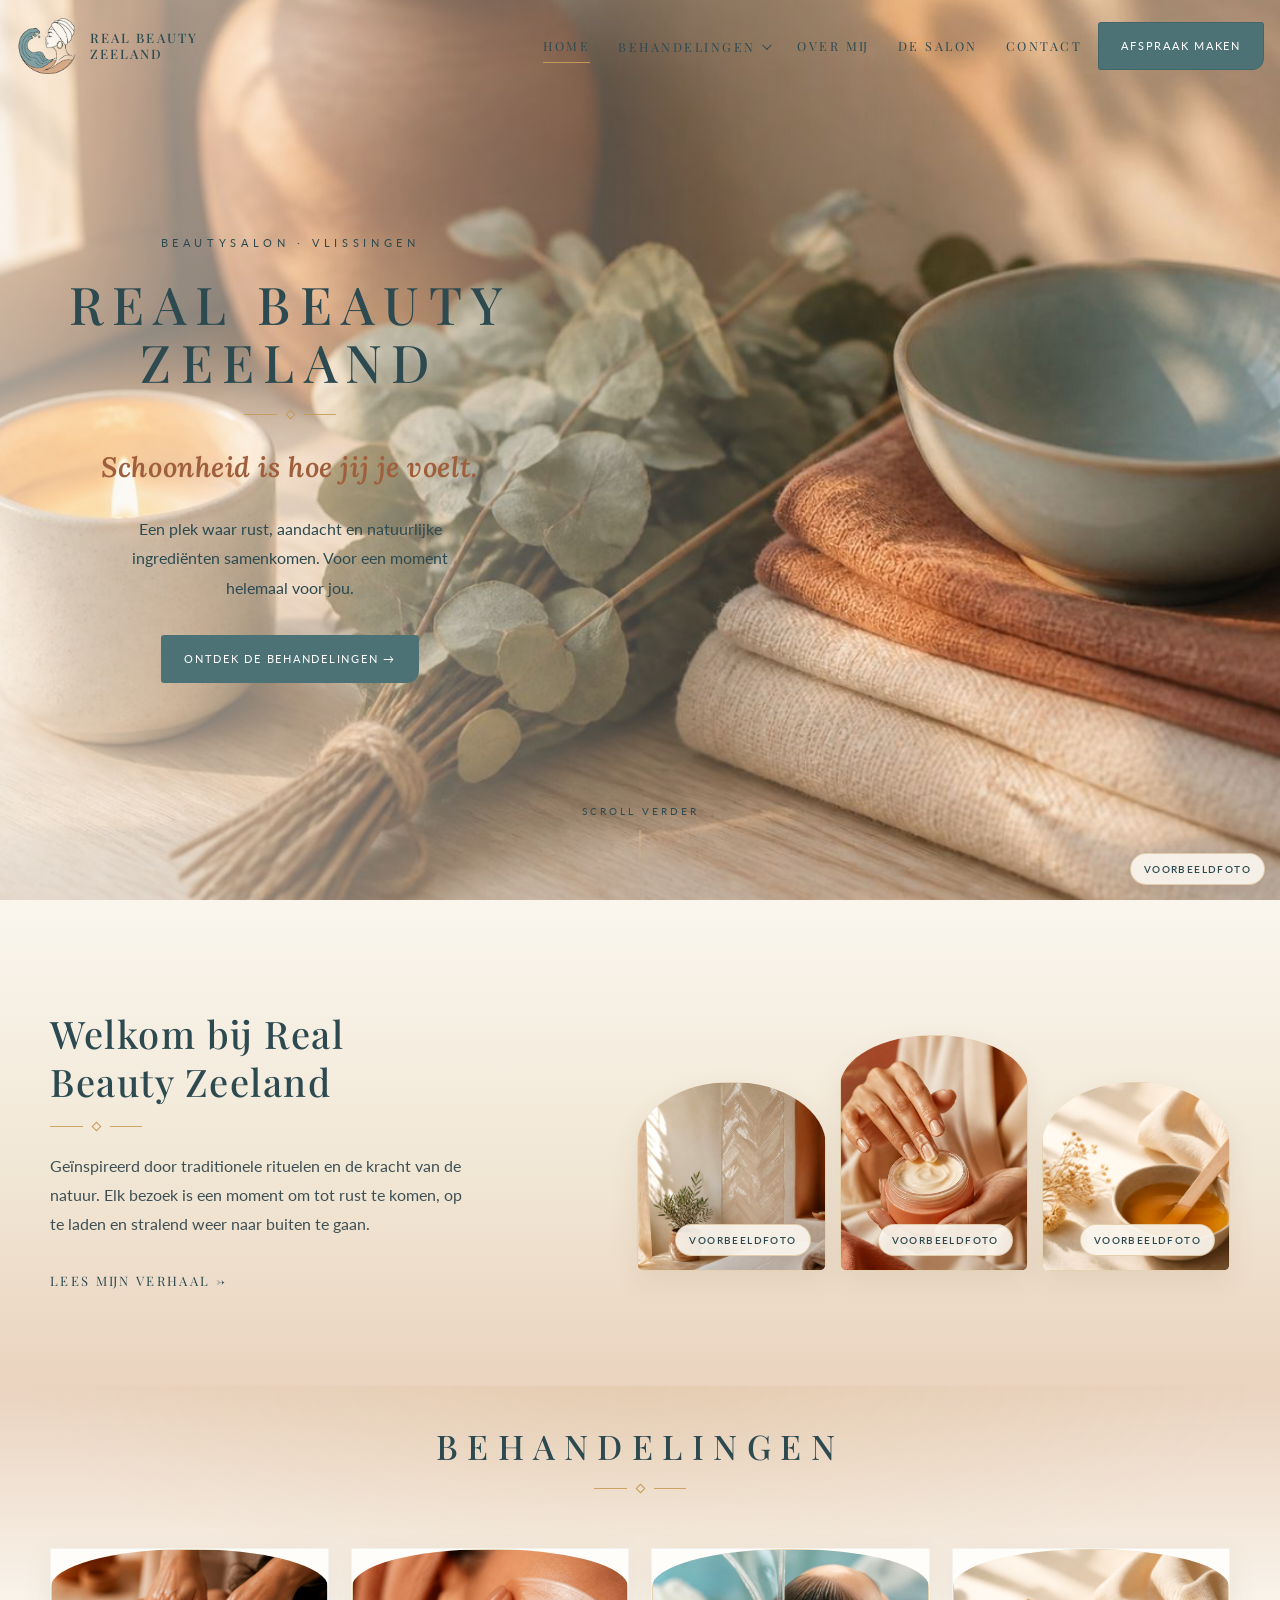
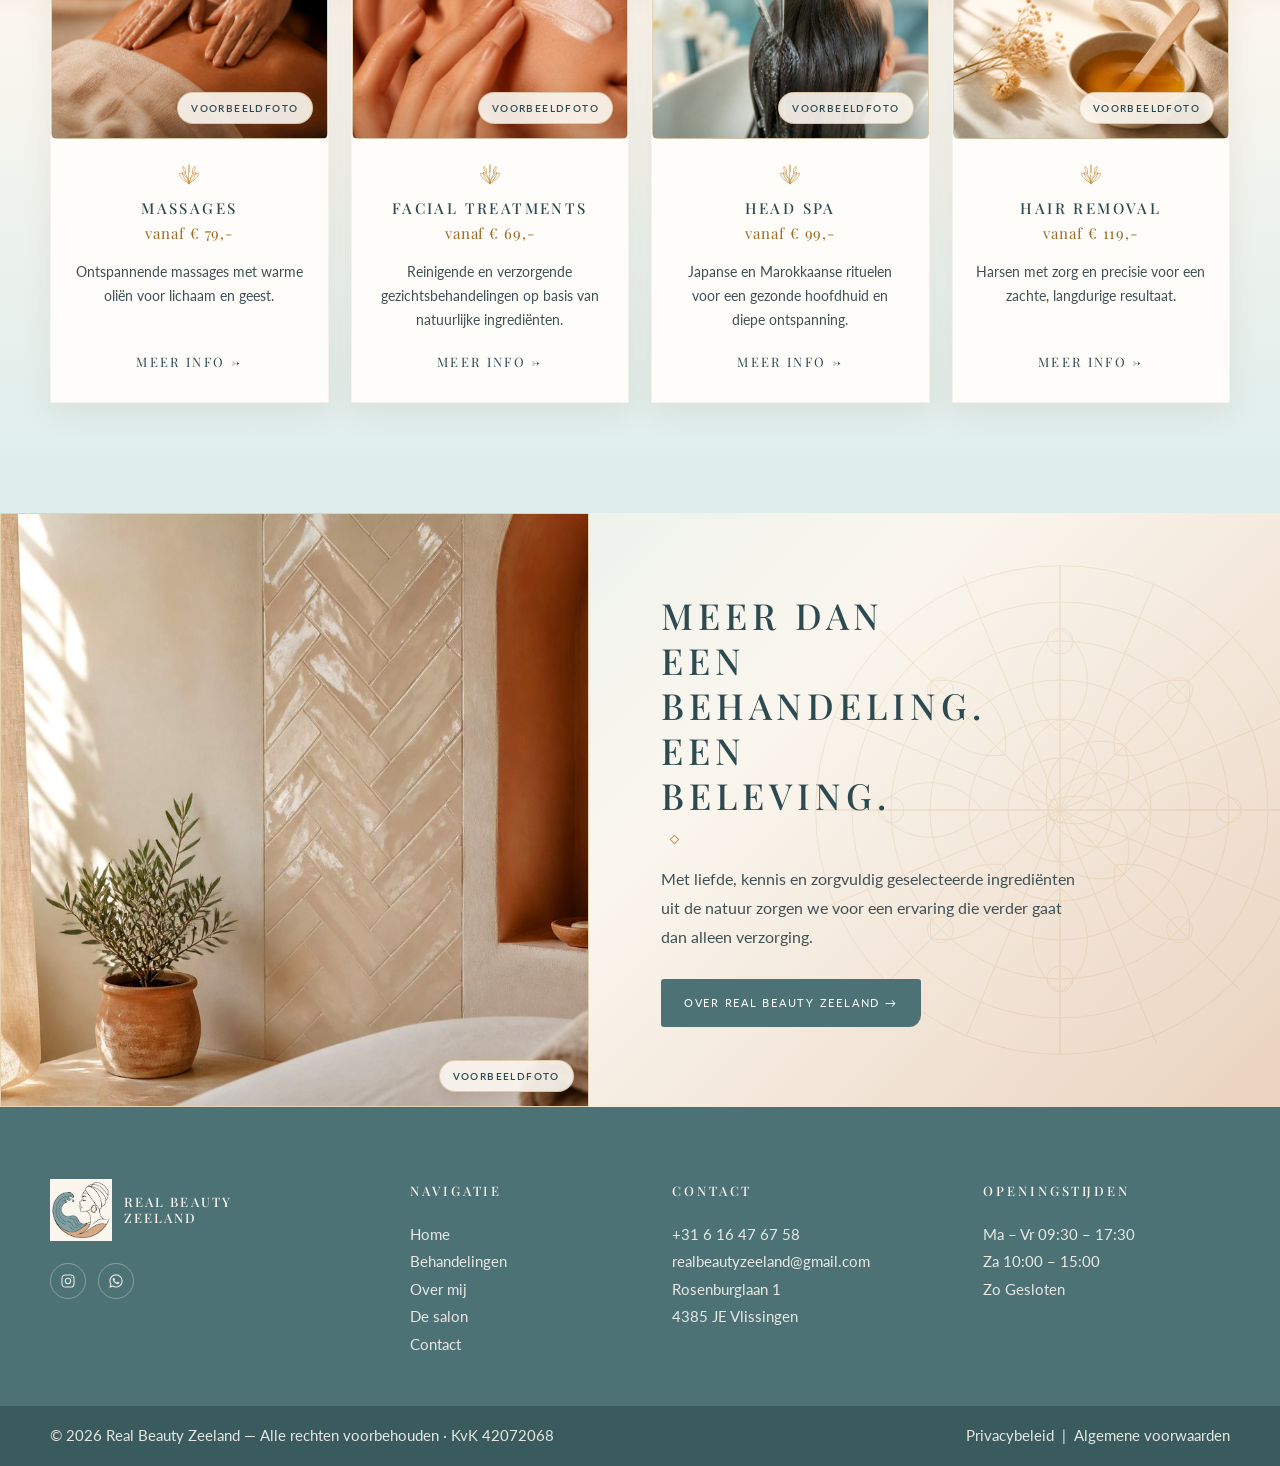
==== commit 4c7eb49c: "Remove decorative border overlay from homepage welcome photos The inset frame line on top of the wel" ====
--- a/index.html
+++ b/index.html
@@ -21,7 +21,7 @@
   <link rel="preconnect" href="https://fonts.googleapis.com">
   <link rel="preconnect" href="https://fonts.gstatic.com" crossorigin>
   <link href="https://fonts.googleapis.com/css2?family=Lora:ital,wght@0,500;0,600;1,500;1,600&family=Lato:wght@300;400&family=Playfair+Display:ital,wght@0,400;0,500;0,600;1,400&display=swap" rel="stylesheet">
-  <link rel="stylesheet" href="css/style.css?v=20260816b">
+  <link rel="stylesheet" href="css/style.css?v=20260816c">
   <script type="application/ld+json">
   {
     "@context": "https://schema.org",
--- a/css/style.css
+++ b/css/style.css
@@ -721,27 +721,6 @@
   border-radius: 50% 50% 8px 8px / 22% 22% 8px 8px;
 }
 
-.welcome-photos figure::after {
-  content: "";
-  position: absolute;
-  inset: 10px;
-  border: 1px solid rgba(195, 154, 84, 0.45);
-  border-radius: 50% 50% 6px 6px / 34% 34% 6px 6px;
-  pointer-events: none;
-  opacity: 0.6;
-  transition: opacity 0.4s var(--ease), inset 0.4s var(--ease);
-}
-
-.welcome-photos figure:nth-child(2)::after {
-  border-radius: 50% 50% 6px 6px / 22% 22% 6px 6px;
-  border-color: rgba(91, 134, 137, 0.5);
-}
-
-.welcome-photos figure:hover::after {
-  opacity: 0.9;
-  inset: 8px;
-}
-
 .welcome-photos img {
   width: 100%;
   height: 100%;
@@ -2529,12 +2508,6 @@
     aspect-ratio: 1;
     border-radius: 50% 50% 8px 8px / 34% 34% 8px 8px;
   }
-  .welcome-photos figure::after,
-  .welcome-photos figure:nth-child(2)::after {
-    inset: 6px;
-    opacity: 0.4;
-    border-radius: 50% 50% 6px 6px / 34% 34% 6px 6px;
-  }
   .footer-grid {
     grid-template-columns: 1fr;
     gap: 32px;
